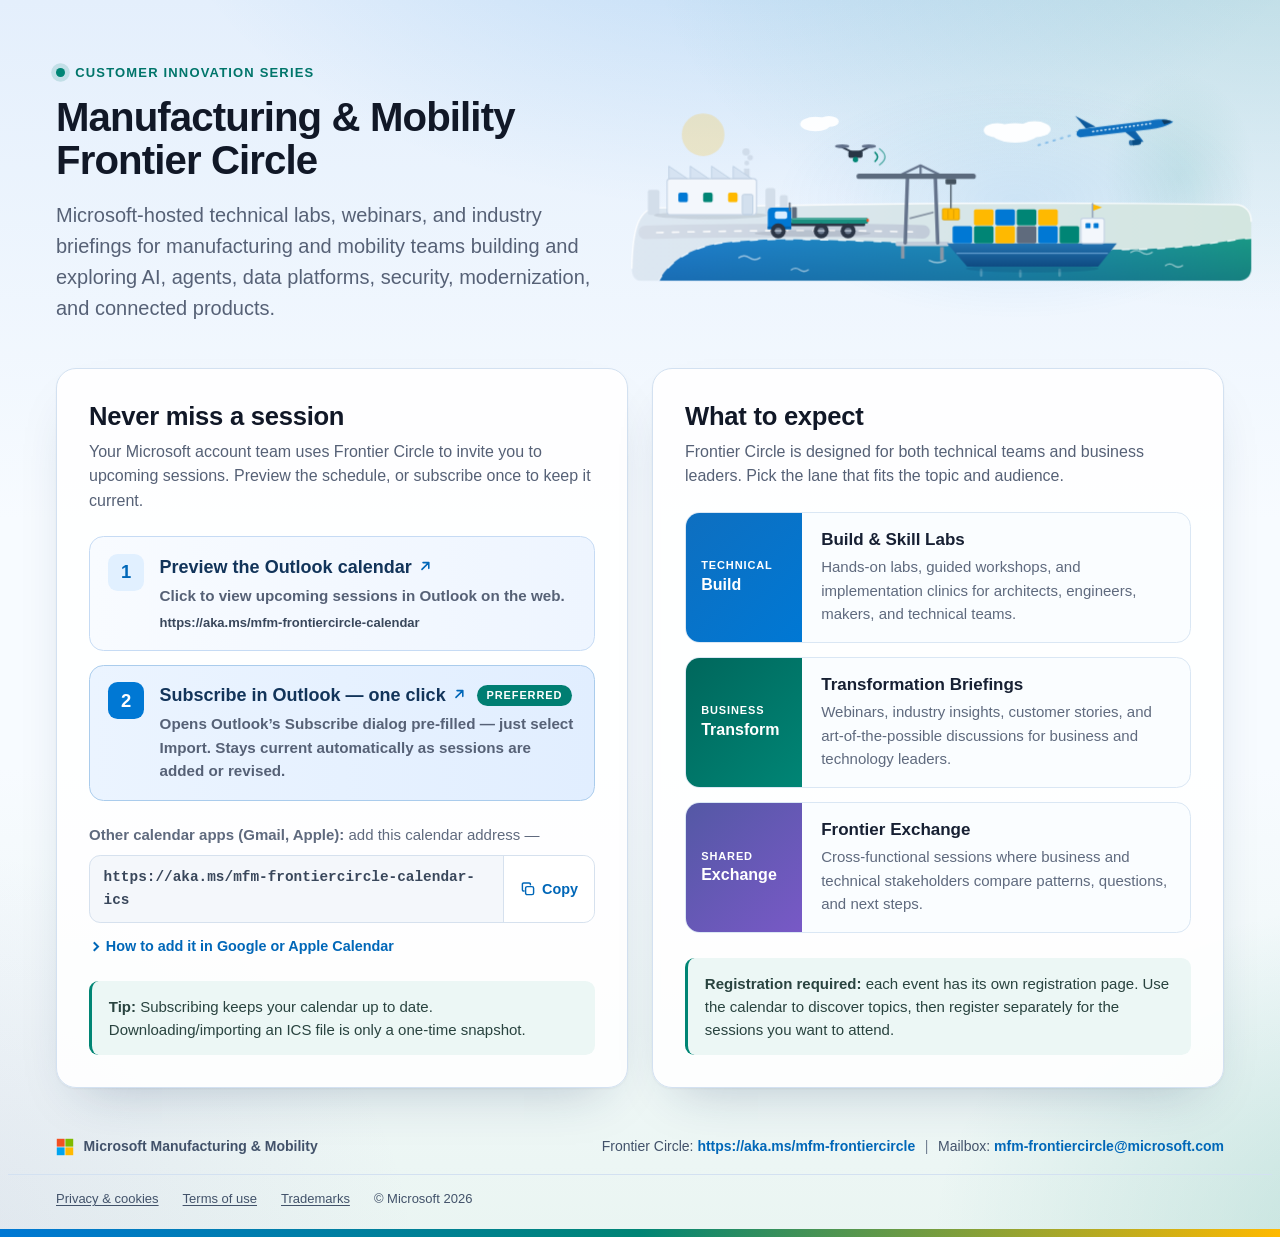
==== index.html @ 62097bb5 "Add Frontier Circle landing page Single self-contained index.html for GitHub Pages: web version of t" ====
<!doctype html>
<html lang="en" class="no-js">
<head>
  <meta charset="utf-8">
  <meta name="viewport" content="width=device-width, initial-scale=1">
  <title>Manufacturing &amp; Mobility Frontier Circle | Microsoft</title>
  <meta name="description" content="Microsoft-hosted technical labs, webinars, and industry briefings for manufacturing and mobility teams building and exploring AI, agents, data platforms, security, modernization, and connected products.">
  <meta name="color-scheme" content="light">
  <meta name="theme-color" content="#e6f0fc">
  <link rel="canonical" href="https://microsoft.github.io/mfm-frontiercircle/">
  <meta property="og:type" content="website">
  <meta property="og:site_name" content="Microsoft Manufacturing &amp; Mobility">
  <meta property="og:title" content="Manufacturing &amp; Mobility Frontier Circle">
  <meta property="og:description" content="Microsoft-hosted technical labs, webinars, and industry briefings for manufacturing and mobility teams. Preview the schedule, or subscribe once to keep it current.">
  <meta property="og:url" content="https://microsoft.github.io/mfm-frontiercircle/">
  <meta name="twitter:card" content="summary">
  <link rel="icon" href="data:image/svg+xml,%3Csvg xmlns='http://www.w3.org/2000/svg' viewBox='0 0 32 32'%3E%3Ccircle cx='16' cy='16' r='15' fill='%23008575' fill-opacity='.18'/%3E%3Ccircle cx='16' cy='16' r='8' fill='%23008575'/%3E%3C/svg%3E">
  <script>
    (() => {
      const root = document.documentElement;
      root.classList.replace('no-js', 'js');
      if (!window.matchMedia('(prefers-reduced-motion: reduce)').matches && 'IntersectionObserver' in window) {
        root.classList.add('motion');
      }
    })();
  </script>
  <style>
    :root {
      color-scheme: light;

      --brand-blue: #0078d4;
      --brand-teal: #008575;
      --brand-yellow: #ffb900;
      --ms-red: #f25022;
      --ms-green: #7fba00;
      --ms-blue: #00a4ef;
      --ms-yellow: #ffb900;

      --grad-sky: #e4effc;
      --grad-mist: #f7fbff;
      --grad-shore: #eaf5f2;
      --grad-glow-blue: rgba(0, 120, 212, 0.18);
      --grad-glow-teal: rgba(0, 133, 117, 0.18);
      --grad-glow-violet: rgba(120, 89, 198, 0.11);

      --art-surface: rgba(255, 255, 255, 0.9);
      --art-surface-strong: #ffffff;
      --art-border: #d3e1f1;
      --art-text: #111827;
      --art-text-strong: #12345a;
      --art-text-muted: #566176;
      --art-text-soft: #5f6a7e;
      --art-text-code: #39475b;
      --art-accent: #0078d4;
      --art-accent-text: #0067b8;
      --art-positive: #007e72;
      --art-focus: #0f6cbd;
      --art-shadow: 0 1px 2px rgba(23, 32, 51, 0.05), 0 24px 52px -26px rgba(23, 52, 90, 0.28);
      --art-shadow-hover: 0 2px 4px rgba(23, 32, 51, 0.05), 0 18px 34px -16px rgba(0, 92, 170, 0.32);
      --art-glow-blue: rgba(0, 120, 212, 0.10);
      --art-glow-teal: rgba(0, 133, 117, 0.10);

      --eyebrow: #00756a;
      --eyebrow-halo: rgba(0, 133, 117, 0.16);
      --step-bg: linear-gradient(90deg, #f8fbff, #eef5ff);
      --step-border: #c6dbf4;
      --step-pref-bg: linear-gradient(90deg, #ebf4ff, #e1eeff);
      --step-pref-border: #aaccec;
      --tile-bg: #e1f0ff;
      --tile-fg: #0067b8;
      --tile-pref-bg: #0078d4;
      --tile-pref-fg: #ffffff;
      --badge-bg: #007e72;
      --badge-fg: #ffffff;
      --code-bg: #f4f7fb;
      --code-border: #d6e1ee;
      --copy-bg: #ffffff;
      --copy-hover-bg: #eef5ff;
      --toggle-bg: rgba(255, 255, 255, 0.92);
      --toggle-border: #b4c6db;
      --toggle-fg: #12345a;
      --callout-bg: #ecf7f5;
      --callout-border: #008574;
      --callout-text: #29433f;
      --lane-bg: #fafdff;
      --lane-border: #dae7f4;
      --lane-title: #172033;
      --lane-fg: #ffffff;
      --lane-build: linear-gradient(135deg, #0e6fc0, #0078d4);
      --lane-transform: linear-gradient(135deg, #00675c, #008575);
      --lane-exchange: linear-gradient(135deg, #5458a5, #7859c6);
      --footer-text: #42526a;
      --bar: linear-gradient(90deg, #0078d4, #008575 50%, #ffb900);

      --il-sun: #ffb900;
      --il-sun-o: 0.2;
      --il-cloud: #ffffff;
      --il-cloud-o: 0.95;
      --il-bldg: #d3deea;
      --il-land-1: #dde7f2;
      --il-land-2: #d3e6e0;
      --il-land-rim: #ffffff;
      --il-road-1: #d5dde8;
      --il-road-2: #c2ccd9;
      --il-dash: #ffffff;
      --il-shadow: #172033;
      --il-shadow-o: 0.1;
      --il-body: #f3f7fc;
      --il-body-edge: #c3d2e4;
      --il-roof: #d6e3f2;
      --il-roof-edge: #b9cbe0;
      --il-chimney: #cfdbe9;
      --il-smoke: #d0dcea;
      --il-door: #d3e0ee;
      --il-blue: #0078d4;
      --il-cab-shade: #0063b1;
      --il-teal: #008575;
      --il-teal-soft: #1a8f80;
      --il-deck-hi: #63b8aa;
      --il-tail: #f25022;
      --il-yellow: #ffb900;
      --il-yellow-edge: #d49900;
      --il-slate: #5f6b7d;
      --il-glass: #dbeeff;
      --il-wheel: #2b3646;
      --il-hub: #6b7a8f;
      --il-spoke: #c9d3df;
      --il-steel: #64738b;
      --il-steel-light: #8a97a6;
      --il-steel-dark: #5b6a7d;
      --il-trolley: #44525e;
      --il-pier: #c2cdda;
      --il-sea-1: #1f7fd0;
      --il-sea-2: #1e8cb5;
      --il-sea-3: #1a9a86;
      --il-sea-shade: #0b3f6e;
      --il-wave: #ffffff;
      --il-wake: #0b3f6e;
      --il-wake-o: 0.22;
      --il-hull-1: #2373b1;
      --il-hull-2: #0f4b82;
      --il-hull-stripe: #6aa3d4;
      --il-mast: #93a3b8;
      --il-drone: #293646;
      --il-rotor: #61708a;
      --il-signal: #008574;
      --il-plane: #0e6fbf;
      --il-plane-dark: #0c599d;
      --il-plane-wing: #0d62aa;
      --il-engine: #094e86;
      --il-intake: #296ea7;
      --il-cockpit: #0c3b62;
      --il-window: #d9edfa;
      --il-trail: #0078d4;
      --il-trail-o: 0.4;
    }

    *, *::before, *::after { box-sizing: border-box; }

    html {
      -webkit-text-size-adjust: 100%;
      text-size-adjust: 100%;
    }

    body {
      margin: 0;
      min-height: 100vh;
      display: flex;
      flex-direction: column;
      font-family: "Segoe UI", "Segoe UI Web (West European)", -apple-system, BlinkMacSystemFont, Roboto, "Helvetica Neue", Arial, sans-serif;
      font-size: 1rem;
      line-height: 1.55;
      color: var(--art-text);
      background-color: var(--grad-mist);
      background-image:
        radial-gradient(62rem 38rem at 100% -6%, var(--grad-glow-teal), transparent 64%),
        radial-gradient(56rem 34rem at 58% -12%, var(--grad-glow-blue), transparent 66%),
        radial-gradient(52rem 40rem at -10% 102%, var(--grad-glow-violet), transparent 66%),
        radial-gradient(48rem 34rem at 110% 100%, var(--grad-glow-teal), transparent 62%),
        linear-gradient(180deg, var(--grad-sky) 0%, var(--grad-mist) 42%, var(--grad-mist) 62%, var(--grad-shore) 100%);
      -webkit-font-smoothing: antialiased;
      -moz-osx-font-smoothing: grayscale;
    }

    main { flex: 1 0 auto; }

    a { color: var(--art-accent-text); text-underline-offset: 0.18em; }

    :focus-visible {
      outline: 3px solid var(--art-focus);
      outline-offset: 3px;
    }

    .sr-only {
      position: absolute !important;
      width: 1px;
      height: 1px;
      padding: 0;
      margin: -1px;
      overflow: hidden;
      clip: rect(0 0 0 0);
      clip-path: inset(50%);
      white-space: nowrap;
      border: 0;
    }

    .nowrap { white-space: nowrap; }

    .wrap {
      width: 100%;
      max-width: 79rem;
      margin-inline: auto;
      padding-inline: clamp(1.25rem, 4vw, 3rem);
    }

    /* Hero */
    .hero {
      display: grid;
      gap: clamp(1.5rem, 3vw, 2.5rem);
      align-items: center;
      padding-block: clamp(2rem, 5vw, 3.75rem) clamp(1.75rem, 3.5vw, 2.75rem);
    }

    .hero__text { container-type: inline-size; }

    .eyebrow {
      display: inline-flex;
      align-items: center;
      gap: 0.65rem;
      margin: 0 0 0.9rem;
      font-size: 0.8125rem;
      font-weight: 900;
      letter-spacing: 0.09em;
      text-transform: uppercase;
      color: var(--eyebrow);
    }

    .eyebrow__dot {
      width: 0.55rem;
      height: 0.55rem;
      flex: none;
      border-radius: 50%;
      background: var(--brand-teal);
      box-shadow: 0 0 0 0.3rem var(--eyebrow-halo);
    }

    .hero h1 {
      margin: 0;
      font-size: clamp(2rem, 1.2rem + 3.4vw, 3.4rem);
      font-weight: 700;
      line-height: 1.06;
      letter-spacing: -0.022em;
      color: var(--art-text);
    }

    @supports (font-size: 1cqi) {
      .hero h1 { font-size: clamp(2rem, 7.5cqi, 3.4rem); }
    }

    .hero h1 .line { display: block; }

    .lede {
      margin: 1.1rem 0 0;
      max-width: 40rem;
      font-size: clamp(1.0625rem, 1rem + 0.35vw, 1.25rem);
      line-height: 1.55;
      color: var(--art-text-muted);
      text-wrap: pretty;
    }

    .hero__art {
      position: relative;
      isolation: isolate;
      margin: 0;
    }

    .hero__art::before {
      content: "";
      position: absolute;
      inset: -14% 0 -18% 0;
      z-index: -1;
      pointer-events: none;
      background:
        radial-gradient(closest-side at 62% 52%, var(--art-glow-blue), transparent),
        radial-gradient(closest-side at 88% 42%, var(--art-glow-teal), transparent);
    }

    .art-toggle {
      position: absolute;
      top: 0.25rem;
      right: 0.25rem;
      display: grid;
      place-items: center;
      width: 2rem;
      height: 2rem;
      padding: 0;
      border: 1px solid var(--toggle-border);
      border-radius: 50%;
      background: var(--toggle-bg);
      color: var(--toggle-fg);
      cursor: pointer;
      opacity: 0;
      pointer-events: none;
      transition: opacity 0.2s ease;
    }

    .hero__art:hover .art-toggle,
    .hero__art.is-paused .art-toggle,
    .art-toggle:focus-visible {
      opacity: 1;
      pointer-events: auto;
    }

    .art-toggle[hidden] { display: none; }
    .art-toggle svg { width: 0.85rem; height: 0.85rem; }
    .art-toggle .icon-play { display: none; }
    .hero__art.is-paused .art-toggle .icon-pause { display: none; }
    .hero__art.is-paused .art-toggle .icon-play { display: block; }

    /* Harbor illustration */
    .harbor { display: block; width: 100%; height: auto; overflow: visible; }
    .il-sun { fill: var(--il-sun); opacity: var(--il-sun-o); }
    .il-cloud { fill: var(--il-cloud); opacity: var(--il-cloud-o); }
    .il-bldg { fill: var(--il-bldg); }
    .il-rim { fill: none; stroke: var(--il-land-rim); stroke-width: 1; stroke-linecap: round; opacity: 0.85; }
    .il-road { fill: none; stroke-width: 9.6; stroke-linecap: round; }
    .il-shadow { fill: var(--il-shadow); opacity: var(--il-shadow-o); }
    .il-wake { fill: var(--il-wake); opacity: var(--il-wake-o); }
    .il-body { fill: var(--il-body); stroke: var(--il-body-edge); stroke-width: 0.8; }
    .il-chassis { fill: var(--il-wheel); }
    .il-deck { fill: var(--il-teal-soft); }
    .il-deck-hi { fill: none; stroke: var(--il-deck-hi); stroke-width: 0.7; stroke-linecap: round; }
    .il-headboard { fill: var(--il-slate); }
    .il-tail { fill: var(--il-tail); }
    .il-roof { fill: var(--il-roof); stroke: var(--il-roof-edge); stroke-width: 0.6; stroke-linejoin: round; }
    .il-chimney { fill: var(--il-chimney); }
    .il-smoke { fill: var(--il-smoke); }
    .il-door { fill: var(--il-door); stroke: var(--il-roof-edge); stroke-width: 0.6; }
    .il-blue { fill: var(--il-blue); }
    .il-cab-shade { fill: var(--il-cab-shade); }
    .il-teal { fill: var(--il-teal); }
    .il-teal-soft { fill: var(--il-teal-soft); }
    .il-yellow { fill: var(--il-yellow); }
    .il-slate { fill: var(--il-slate); }
    .il-glass { fill: var(--il-glass); }
    .il-wheel { fill: var(--il-wheel); }
    .il-hub { fill: var(--il-hub); }
    .il-spoke { fill: none; stroke: var(--il-spoke); stroke-width: 0.9; stroke-linecap: round; }
    .il-dash { fill: none; stroke: var(--il-dash); stroke-width: 1.1; stroke-linecap: round; stroke-dasharray: 4.5 6.5; opacity: 0.9; }
    .il-shore { fill: none; stroke: var(--il-dash); stroke-width: 0.9; stroke-linecap: round; stroke-dasharray: 5 7.5; opacity: 0.85; }
    .il-wave { fill: none; stroke: var(--il-wave); stroke-width: 0.95; stroke-linecap: round; opacity: 0.55; }
    .il-reflect { fill: none; stroke: var(--il-wave); stroke-width: 1.9; stroke-linecap: round; opacity: 0.22; }
    .il-pier { fill: var(--il-pier); }
    .il-pier-leg { fill: var(--il-steel-light); }
    .il-crane-leg { fill: none; stroke: var(--il-steel); stroke-width: 2.5; stroke-linecap: round; }
    .il-crane-brace { fill: none; stroke: var(--il-steel-light); stroke-width: 1.25; stroke-linecap: round; }
    .il-crane-frame { fill: none; stroke: var(--il-steel); stroke-width: 1.55; stroke-linecap: round; stroke-linejoin: round; }
    .il-crane-beam { fill: var(--il-steel-dark); }
    .il-trolley { fill: var(--il-trolley); }
    .il-cable { fill: none; stroke: var(--il-trolley); stroke-width: 0.95; }
    .il-load { fill: var(--il-yellow); stroke: var(--il-yellow-edge); stroke-width: 0.5; }
    .il-load-rib { fill: none; stroke: var(--il-yellow-edge); stroke-width: 0.6; stroke-linecap: round; opacity: 0.85; }
    .il-cargo { opacity: 0; }
    .il-stripe { fill: none; stroke: var(--il-hull-stripe); stroke-width: 0.9; opacity: 0.9; }
    .il-mast { fill: none; stroke: var(--il-mast); stroke-width: 1.1; stroke-linecap: round; }
    .il-drone-body { fill: var(--il-drone); }
    .il-drone-arm { fill: none; stroke: var(--il-drone); stroke-width: 1.26; stroke-linecap: round; }
    .il-rotor { fill: var(--il-rotor); }
    .il-sensor { fill: var(--il-signal); }
    .il-signal { fill: none; stroke: var(--il-signal); stroke-linecap: round; }
    .il-signal--1 { stroke-width: 1.13; }
    .il-signal--2 { stroke-width: 1; opacity: 0.6; }
    .il-plane-body { fill: var(--il-plane); }
    .il-plane-fin { fill: var(--il-plane-dark); }
    .il-plane-wing { fill: var(--il-plane-wing); }
    .il-engine { fill: var(--il-engine); }
    .il-intake { fill: var(--il-intake); }
    .il-cockpit { fill: var(--il-cockpit); }
    .il-windows { fill: none; stroke: var(--il-window); stroke-width: 1.05; stroke-linecap: round; stroke-dasharray: 0.75 2.15; }
    .il-trail { fill: none; stroke: var(--il-trail); stroke-width: 1.25; stroke-linecap: round; stroke-dasharray: 1.25 4.25; opacity: var(--il-trail-o); }

    /* Panels */
    .panels {
      display: grid;
      gap: clamp(1rem, 2vw, 1.5rem);
      padding-bottom: clamp(1.75rem, 3.5vw, 2.75rem);
    }

    .panel {
      display: flex;
      flex-direction: column;
      min-width: 0;
      padding: clamp(1.25rem, 0.95rem + 1.4vw, 2rem);
      background: var(--art-surface);
      border: 1px solid var(--art-border);
      border-radius: 1.25rem;
      box-shadow: var(--art-shadow);
    }

    .panel h2 {
      margin: 0;
      font-size: clamp(1.375rem, 1.2rem + 0.5vw, 1.625rem);
      font-weight: 700;
      line-height: 1.2;
      letter-spacing: -0.01em;
      color: var(--art-text);
    }

    .panel__intro {
      margin: 0.5rem 0 0;
      color: var(--art-text-muted);
    }

    .panel__foot {
      margin-top: auto;
      padding-top: 1.5rem;
    }

    /* Calendar steps */
    .steps {
      list-style: none;
      margin: 1.4rem 0 0;
      padding: 0;
      display: grid;
      gap: 0.85rem;
    }

    .step {
      position: relative;
      display: grid;
      grid-template-columns: auto minmax(0, 1fr);
      gap: 0.95rem;
      align-items: start;
      padding: 1.05rem 1.1rem;
      background: var(--step-bg);
      border: 1px solid var(--step-border);
      border-radius: 0.9rem;
      transition: transform 0.2s ease, box-shadow 0.2s ease, border-color 0.2s ease;
    }

    .step--preferred {
      background: var(--step-pref-bg);
      border-color: var(--step-pref-border);
    }

    .step__num {
      display: grid;
      place-items: center;
      width: 2.3rem;
      height: 2.3rem;
      border-radius: 0.6rem;
      background: var(--tile-bg);
      color: var(--tile-fg);
      font-size: 1.15rem;
      font-weight: 900;
      line-height: 1;
    }

    .step--preferred .step__num {
      background: var(--tile-pref-bg);
      color: var(--tile-pref-fg);
    }

    .step__title {
      margin: 0.1rem 0 0;
      font-size: 1.125rem;
      font-weight: 900;
      line-height: 1.3;
      color: var(--art-text-strong);
    }

    .step__link {
      color: inherit;
      text-decoration: none;
    }

    .step__link::after {
      content: "";
      position: absolute;
      inset: 0;
      border-radius: inherit;
    }

    .step__link:focus-visible { outline: none; }

    .step__link:focus-visible::after {
      outline: 3px solid var(--art-focus);
      outline-offset: 3px;
    }

    .step__ext {
      display: inline-block;
      width: 0.8em;
      height: 0.8em;
      margin-left: 0.35em;
      vertical-align: -0.02em;
      color: var(--art-accent-text);
      transition: transform 0.2s ease;
    }

    .step__desc {
      margin: 0.3rem 0 0;
      font-size: 0.95rem;
      font-weight: 700;
      color: var(--art-text-muted);
    }

    .step__url {
      margin: 0.35rem 0 0;
      font-size: 0.8125rem;
      font-weight: 700;
      color: var(--art-text-code);
      overflow-wrap: anywhere;
    }

    .badge {
      display: inline-block;
      margin-left: 0.35rem;
      padding: 0.2rem 0.6rem;
      border-radius: 999px;
      background: var(--badge-bg);
      color: var(--badge-fg);
      font-size: 0.6875rem;
      font-weight: 900;
      letter-spacing: 0.08em;
      line-height: 1.3;
      text-transform: uppercase;
      vertical-align: 0.15em;
      white-space: nowrap;
    }

    @media (hover: hover) {
      .step:hover {
        transform: translateY(-2px);
        border-color: var(--art-accent);
        box-shadow: var(--art-shadow-hover);
      }
      .step:hover .step__ext { transform: translate(2px, -2px); }
    }

    /* ICS address */
    .ics { margin-top: 1.4rem; }

    .ics__label {
      margin: 0;
      font-size: 0.9375rem;
      color: var(--art-text-soft);
    }

    .ics__field {
      display: flex;
      align-items: stretch;
      margin-top: 0.55rem;
      background: var(--code-bg);
      border: 1px solid var(--code-border);
      border-radius: 0.7rem;
      overflow: hidden;
    }

    .ics__url {
      flex: 1;
      min-width: 0;
      padding: 0.65rem 0.85rem;
      font-family: Consolas, "Cascadia Mono", ui-monospace, SFMono-Regular, Menlo, monospace;
      font-size: 0.9rem;
      font-weight: 700;
      color: var(--art-text-code);
      overflow-wrap: anywhere;
      -webkit-user-select: all;
      user-select: all;
    }

    .ics__copy {
      display: inline-flex;
      align-items: center;
      gap: 0.4rem;
      flex: none;
      padding: 0 1rem;
      border: 0;
      border-left: 1px solid var(--code-border);
      background: var(--copy-bg);
      color: var(--art-accent-text);
      font: inherit;
      font-size: 0.9rem;
      font-weight: 700;
      cursor: pointer;
      transition: background-color 0.15s ease, color 0.15s ease;
    }

    .ics__copy:hover { background: var(--copy-hover-bg); }
    .ics__copy:focus-visible { outline-offset: -3px; }
    .ics__copy svg { width: 1rem; height: 1rem; flex: none; }
    .ics__copy .icon-check { display: none; }
    .ics__copy[data-state="copied"] { color: var(--art-positive); }
    .ics__copy[data-state="copied"] .icon-copy { display: none; }
    .ics__copy[data-state="copied"] .icon-check { display: block; }
    .no-js .ics__copy { display: none; }

    .howto {
      margin-top: 0.7rem;
      font-size: 0.9rem;
      color: var(--art-text-muted);
    }

    .howto summary {
      display: inline-flex;
      align-items: center;
      gap: 0.45rem;
      cursor: pointer;
      color: var(--art-accent-text);
      font-weight: 700;
      list-style: none;
      border-radius: 0.3rem;
    }

    .howto summary::-webkit-details-marker { display: none; }

    .howto summary::before {
      content: "";
      width: 0.45rem;
      height: 0.45rem;
      margin-inline: 0.1rem 0.05rem;
      border-right: 2px solid currentColor;
      border-bottom: 2px solid currentColor;
      transform: rotate(-45deg);
      transition: transform 0.2s ease;
    }

    .howto[open] summary::before { transform: rotate(45deg); }

    .howto ul {
      margin: 0.6rem 0 0;
      padding-left: 1.2rem;
      display: grid;
      gap: 0.35rem;
    }

    .howto strong { color: var(--art-text); }

    /* Lanes */
    .lanes {
      list-style: none;
      margin: 1.4rem 0 0;
      padding: 0;
      display: grid;
      gap: 0.85rem;
    }

    .lane {
      display: grid;
      grid-template-columns: 7.25rem minmax(0, 1fr);
      background: var(--lane-bg);
      border: 1px solid var(--lane-border);
      border-radius: 0.9rem;
      overflow: hidden;
    }

    .lane--build { --lane-grad: var(--lane-build); }
    .lane--transform { --lane-grad: var(--lane-transform); }
    .lane--exchange { --lane-grad: var(--lane-exchange); }

    .lane__tag {
      display: flex;
      flex-direction: column;
      justify-content: center;
      gap: 0.15rem;
      margin: 0;
      padding: 1rem 0.95rem;
      background: var(--lane-grad);
      color: var(--lane-fg);
    }

    .lane__audience {
      font-size: 0.6875rem;
      font-weight: 900;
      letter-spacing: 0.08em;
      line-height: 1.2;
      text-transform: uppercase;
    }

    .lane__name {
      font-size: 1rem;
      font-weight: 700;
      line-height: 1.25;
    }

    .lane__body { padding: 1rem 1.2rem 1.05rem; }

    .lane__title {
      margin: 0;
      font-size: 1.0625rem;
      font-weight: 700;
      line-height: 1.3;
      color: var(--lane-title);
    }

    .lane__body p {
      margin: 0.3rem 0 0;
      font-size: 0.9375rem;
      color: var(--art-text-soft);
    }

    /* Callouts */
    .callout {
      margin: 0;
      padding: 0.85rem 1.05rem;
      background: var(--callout-bg);
      border-left: 3px solid var(--callout-border);
      border-radius: 0.6rem;
      color: var(--callout-text);
      font-size: 0.9375rem;
    }

    /* Footer */
    .site-footer {
      color: var(--footer-text);
      font-size: 0.875rem;
    }

    .footer__row {
      display: flex;
      flex-wrap: wrap;
      align-items: center;
      justify-content: space-between;
      gap: 0.75rem 2rem;
      padding-block: 0.25rem 1rem;
    }

    .footer__row p { margin: 0; }

    .brand {
      display: inline-flex;
      align-items: center;
      gap: 0.6rem;
      font-weight: 700;
    }

    .ms-logo { width: 1.125rem; height: 1.125rem; flex: none; }
    .ms-logo .r { fill: var(--ms-red); }
    .ms-logo .g { fill: var(--ms-green); }
    .ms-logo .b { fill: var(--ms-blue); }
    .ms-logo .y { fill: var(--ms-yellow); }

    .footer__contact a {
      font-weight: 700;
      text-decoration: none;
      overflow-wrap: anywhere;
    }

    .footer__contact a:hover { text-decoration: underline; }

    .sep { margin-inline: 0.6rem; opacity: 0.7; }

    .footer__legal {
      border-top: 1px solid var(--art-border);
      padding-block: 0.9rem 1.25rem;
    }

    .footer__legal ul {
      list-style: none;
      margin: 0;
      padding: 0;
      display: flex;
      flex-wrap: wrap;
      gap: 0.35rem 1.5rem;
      font-size: 0.8125rem;
    }

    .footer__legal a { color: inherit; }

    .footer__bar {
      height: 0.5rem;
      background: var(--bar);
    }

    /* Layout breakpoints */
    @media (min-width: 64rem) {
      .hero {
        grid-template-columns: minmax(0, 1fr) minmax(0, 1.12fr);
        column-gap: 2rem;
      }
      .hero__art { margin-right: calc(-1 * clamp(0rem, 4vw - 1rem, 2rem)); }
    }

    @media (min-width: 72rem) {
      .panels { grid-template-columns: repeat(2, minmax(0, 1fr)); }
    }

    @media (max-width: 33.99rem) {
      .step { gap: 0.8rem; padding: 0.95rem; }
      .ics__url { font-size: 0.8125rem; }
      .lane { grid-template-columns: minmax(0, 1fr); }
      .lane__tag {
        flex-direction: row;
        justify-content: flex-start;
        align-items: baseline;
        gap: 0.55rem;
        padding: 0.55rem 1.2rem;
      }
      .footer__row { justify-content: flex-start; }
      .contact-item { display: block; }
      .footer__contact .sep { display: none; }
    }

    /* Motion: one-time intro (under 5 s) */
    @media (prefers-reduced-motion: no-preference) {
      .motion [data-reveal] {
        opacity: 0;
        transform: translateY(18px);
        transition: opacity 0.7s ease, transform 0.8s cubic-bezier(0.2, 0.7, 0.2, 1);
        transition-delay: var(--d, 0ms);
      }

      .motion [data-reveal].is-in {
        opacity: 1;
        transform: none;
      }

      .harbor .il-sun-intro { animation: hb-fade 1.4s ease-out both; }
      .harbor .il-cloud { animation: hb-drift 3.2s cubic-bezier(0.2, 0.7, 0.3, 1) both; }
      .harbor .il-plane { animation: hb-plane 2.4s cubic-bezier(0.17, 0.84, 0.32, 1) 0.3s both; }
      .harbor .il-trail-intro { animation: hb-fade 1s ease-out 1.5s both; }
      .harbor .il-drone { animation: hb-drone 2.6s cubic-bezier(0.33, 0.66, 0.34, 1) 0.45s both; }

      @keyframes hb-fade { from { opacity: 0; } }
      @keyframes hb-drift { from { opacity: 0; transform: translateX(-10px); } }
      @keyframes hb-plane {
        from { opacity: 0; transform: translate(-56px, 17px); }
        35% { opacity: 1; }
        to { transform: none; }
      }
      @keyframes hb-drone {
        0% { opacity: 0; transform: translateY(-12px); }
        40% { opacity: 1; transform: translateY(1.6px); }
        65% { transform: translateY(-1px); }
        85% { transform: translateY(0.4px); }
        100% { transform: none; }
      }

      /* Ambient loops: need JavaScript so the pause control exists; paused while off-screen */
      .motion .harbor .amb-plane {
        transform-box: fill-box;
        transform-origin: center;
        animation: amb-plane 9s ease-in-out infinite;
      }
      .motion .harbor .amb-trail { animation: amb-trail 1.2s linear infinite; }
      .motion .harbor .amb-drone { animation: amb-drone 7s ease-in-out infinite; }
      .motion .harbor .amb-rotor {
        transform-box: fill-box;
        transform-origin: center;
        animation: amb-rotor 0.3s linear infinite alternate;
      }
      .motion .harbor .amb-signal { animation: amb-signal 2.2s ease-in-out infinite; }
      .motion .harbor .amb-signal-2 { animation: amb-signal-2 2.2s ease-in-out 0.3s infinite; }
      .motion .harbor .amb-cloud { animation: amb-cloud 16s ease-in-out infinite alternate; }
      .motion .harbor .amb-cloud--b { animation-duration: 21s; animation-direction: alternate-reverse; }
      .motion .harbor .amb-sun {
        transform-box: fill-box;
        transform-origin: center;
        animation: amb-sun 6s ease-in-out infinite alternate;
      }
      .motion .harbor .amb-smoke {
        transform-box: fill-box;
        transform-origin: center;
        animation: amb-smoke 3.6s ease-out infinite;
      }
      .motion .harbor .amb-smoke:nth-child(2) { animation-delay: -1.2s; }
      .motion .harbor .amb-smoke:nth-child(3) { animation-delay: -2.4s; }
      .motion .harbor .amb-truck { animation: amb-truck 16s ease-in-out infinite; }
      .motion .harbor .amb-wheel {
        transform-box: fill-box;
        transform-origin: center;
        animation: amb-wheel 16s ease-in-out infinite;
      }
      .motion .harbor .amb-cargo {
        transform-box: fill-box;
        transform-origin: 50% 100%;
        animation: amb-cargo 16s ease-in-out infinite;
      }
      .motion .harbor .amb-trolley { animation: amb-trolley 16s ease-in-out infinite; }
      .motion .harbor .amb-hook { animation: amb-hook 16s ease-in-out infinite; }
      .motion .harbor .amb-cable {
        transform-box: fill-box;
        transform-origin: 50% 0;
        animation: amb-cable 16s ease-in-out infinite;
      }
      .motion .harbor .amb-crate { animation: amb-crate 16s linear infinite; }
      .motion .harbor .amb-ship {
        transform-box: fill-box;
        transform-origin: 50% 100%;
        animation: amb-ship 6s ease-in-out infinite;
      }
      .motion .harbor .amb-wave { animation: amb-wave 3.6s ease-in-out infinite alternate; }
      .motion .harbor .amb-wave--b { animation-delay: -1.2s; }
      .motion .harbor .amb-wave--c { animation-delay: -2.4s; }
      .motion .harbor .amb-wave--d { animation-delay: -0.6s; }
      .motion .harbor .amb-wave--e { animation-delay: -1.8s; }
      .motion .harbor .amb-shore { animation: amb-shore 7s linear infinite; }
      .motion .harbor .amb-shimmer { animation: amb-shimmer 2.4s ease-in-out infinite alternate; }

      .motion .hero__art.is-paused .amb,
      .motion .hero__art.is-offscreen .amb { animation-play-state: paused; }

      @keyframes amb-plane {
        0%, 100% { transform: translate(0, 0) rotate(0deg); }
        35% { transform: translate(6px, -1.8px) rotate(-1.2deg); }
        70% { transform: translate(-3px, 1px) rotate(0.6deg); }
      }
      @keyframes amb-trail { to { stroke-dashoffset: 5.5; } }
      @keyframes amb-drone {
        0%, 100% { transform: translate(0, 0); }
        25% { transform: translate(4px, -2.2px); }
        50% { transform: translate(8px, 0.4px); }
        75% { transform: translate(4px, 1.6px); }
      }
      @keyframes amb-rotor { to { transform: scaleX(0.55); } }
      @keyframes amb-signal { 0%, 100% { opacity: 0.15; } 40% { opacity: 1; } }
      @keyframes amb-signal-2 { 0%, 100% { opacity: 0.08; } 50% { opacity: 0.7; } }
      @keyframes amb-cloud { to { transform: translateX(18px); } }
      @keyframes amb-sun { to { transform: scale(1.08); } }
      @keyframes amb-smoke {
        0% { opacity: 0; transform: translate(0, 4px) scale(0.6); }
        25% { opacity: 1; }
        100% { opacity: 0; transform: translate(2.5px, -7px) scale(1.35); }
      }
      /* Loading story (16 s): crane lifts a box from the ship, loads the truck, truck delivers it to the factory */
      @keyframes amb-truck {
        0%, 6.25% { transform: translateX(-28px); }
        31.25%, 50% { transform: translateX(24px); }
        75%, 100% { transform: translateX(-28px); }
      }
      @keyframes amb-wheel {
        0%, 6.25% { transform: rotate(0deg); }
        31.25%, 50% { transform: rotate(-562deg); }
        75%, 100% { transform: rotate(0deg); }
      }
      @keyframes amb-cargo {
        0%, 41.2% { opacity: 0; transform: none; }
        41.3%, 75% { opacity: 1; transform: none; }
        83.75% { opacity: 0; transform: translateY(-3px) scale(0.85); }
        100% { opacity: 0; transform: none; }
      }
      @keyframes amb-trolley {
        0%, 8.75% { transform: translateX(8px); }
        30%, 47.5% { transform: translateX(-61.6px); }
        67.5%, 100% { transform: translateX(8px); }
      }
      @keyframes amb-hook {
        0% { transform: translateY(15.2px); }
        8.75%, 33.75% { transform: translateY(-16.2px); }
        41.25% { transform: translateY(-1.4px); }
        47.5%, 67.5% { transform: translateY(-16.2px); }
        77.5%, 100% { transform: translateY(15.2px); }
      }
      @keyframes amb-cable {
        0% { transform: scaleY(1.889); }
        8.75%, 33.75% { transform: scaleY(0.0526); }
        41.25% { transform: scaleY(0.918); }
        47.5%, 67.5% { transform: scaleY(0.0526); }
        77.5%, 100% { transform: scaleY(1.889); }
      }
      @keyframes amb-crate {
        0%, 41.2% { opacity: 1; }
        41.3%, 81% { opacity: 0; }
        81.1%, 100% { opacity: 1; }
      }
      @keyframes amb-ship {
        0%, 100% { transform: translateY(0) rotate(0deg); }
        30% { transform: translateY(1.2px) rotate(-0.9deg); }
        70% { transform: translateY(-0.4px) rotate(0.6deg); }
      }
      @keyframes amb-wave {
        from { opacity: 0.35; transform: translateX(-3px); }
        to { opacity: 0.8; transform: translateX(4px); }
      }
      @keyframes amb-shore { to { stroke-dashoffset: -25; } }
      @keyframes amb-shimmer { to { opacity: 0.05; } }
    }

    @media (prefers-reduced-motion: reduce) {
      .step, .step__ext, .howto summary::before { transition: none; }
      .step:hover, .step:hover .step__ext { transform: none; }
    }

    @media (forced-colors: active) {
      .lane__tag { border-right: 1px solid CanvasText; }
      .badge, .step__num { border: 1px solid CanvasText; }
      .callout { border-left-color: CanvasText; }
    }

    @media print {
      body { background: var(--art-surface-strong); }
      .panel { box-shadow: none; break-inside: avoid; }
      .ics__copy, .howto, .art-toggle, .footer__bar { display: none; }
      [data-reveal] { opacity: 1 !important; transform: none !important; }
      .step__link::after { display: none; }
    }
  </style>
</head>
<body>
  <main id="main">
    <section class="hero wrap" aria-labelledby="page-title">
      <div class="hero__text">
        <p class="eyebrow" data-reveal><span class="eyebrow__dot" aria-hidden="true"></span>Customer Innovation Series</p>
        <h1 id="page-title" data-reveal style="--d: 70ms"><span class="line">Manufacturing &amp;&nbsp;Mobility</span> <span class="line">Frontier&nbsp;Circle</span></h1>
        <p class="lede" data-reveal style="--d: 140ms">Microsoft-hosted technical labs, webinars, and industry briefings for manufacturing and mobility teams building and exploring AI, agents, data platforms, security, modernization, and connected products.</p>
      </div>

      <div class="hero__art">
        <svg class="harbor" viewBox="494 22 446 132" aria-hidden="true" focusable="false">
          <defs>
            <clipPath id="hb-base">
              <path d="M506 151C501.5 151 499.5 147.5 499.5 142C500 118 503 101 516 99.6C600 97.6 760 94.6 926 97.2C932.5 97.6 936.5 102.5 936.5 109V142C936.5 147.5 933 151 927 151Z"/>
            </clipPath>
            <linearGradient id="hb-land" gradientUnits="userSpaceOnUse" x1="499" y1="0" x2="937" y2="0">
              <stop offset="0" style="stop-color: var(--il-land-1)"/>
              <stop offset="1" style="stop-color: var(--il-land-2)"/>
            </linearGradient>
            <linearGradient id="hb-road" gradientUnits="userSpaceOnUse" x1="504" y1="0" x2="710" y2="0">
              <stop offset="0" style="stop-color: var(--il-road-1)"/>
              <stop offset="1" style="stop-color: var(--il-road-2)"/>
            </linearGradient>
            <linearGradient id="hb-sea" gradientUnits="userSpaceOnUse" x1="518" y1="0" x2="937" y2="0">
              <stop offset="0" style="stop-color: var(--il-sea-1)"/>
              <stop offset="0.55" style="stop-color: var(--il-sea-2)"/>
              <stop offset="1" style="stop-color: var(--il-sea-3)"/>
            </linearGradient>
            <linearGradient id="hb-depth" gradientUnits="userSpaceOnUse" x1="0" y1="119" x2="0" y2="151">
              <stop offset="0" style="stop-color: var(--il-sea-shade); stop-opacity: 0"/>
              <stop offset="1" style="stop-color: var(--il-sea-shade); stop-opacity: 0.28"/>
            </linearGradient>
            <linearGradient id="hb-hull" gradientUnits="userSpaceOnUse" x1="0" y1="124.6" x2="0" y2="141">
              <stop offset="0" style="stop-color: var(--il-hull-1)"/>
              <stop offset="1" style="stop-color: var(--il-hull-2)"/>
            </linearGradient>
          </defs>

          <g class="il-sun-intro"><circle class="il-sun amb amb-sun" cx="549.8" cy="47.9" r="15.1"/></g>
          <g class="il-cloud">
            <g class="amb amb-cloud">
              <ellipse cx="629" cy="40.4" rx="10.7" ry="5.1"/>
              <ellipse cx="638.5" cy="38.5" rx="7" ry="3.8"/>
            </g>
          </g>
          <g class="il-cloud">
            <g class="amb amb-cloud amb-cloud--b">
              <ellipse cx="769.9" cy="46.6" rx="16.4" ry="6.9"/>
              <ellipse cx="783.7" cy="44.1" rx="11.3" ry="5.7"/>
              <ellipse cx="757.3" cy="44.8" rx="9.5" ry="5.1"/>
            </g>
          </g>

          <g clip-path="url(#hb-base)">
            <rect x="499" y="94" width="438" height="58" fill="url(#hb-land)"/>
            <path class="il-road" stroke="url(#hb-road)" d="M509 116.8C590 114.9 650 115 705 116.4"/>
            <path class="il-dash" d="M517 117C590 115.1 650 115.2 699 116.5"/>
            <path d="M518 152C524 140 538 127.5 564 124.2C586 121.6 604 121.6 622 121.9C680 122.6 760 128.4 840 129C880 129.2 906 125 928 121.8C936 120.7 942 120.5 946 120.5V152Z" fill="url(#hb-sea)"/>
            <path d="M518 152C524 140 538 127.5 564 124.2C586 121.6 604 121.6 622 121.9C680 122.6 760 128.4 840 129C880 129.2 906 125 928 121.8C936 120.7 942 120.5 946 120.5V152Z" fill="url(#hb-depth)"/>
            <path class="il-shore amb amb-shore" d="M518 152C524 140 538 127.5 564 124.2C586 121.6 604 121.6 622 121.9C680 122.6 760 128.4 840 129C880 129.2 906 125 928 121.8C936 120.7 942 120.5 946 120.5"/>
          </g>
          <path class="il-rim" d="M499.5 142C500 118 503 101 516 99.6C600 97.6 760 94.6 926 97.2C932.5 97.6 936.5 102.5 936.5 109"/>

          <g class="il-bldg">
            <rect x="510.8" y="86.8" width="8.2" height="17.7" rx="1.5"/>
            <rect x="593.8" y="85.6" width="6.9" height="18.9" rx="1.5"/>
            <rect x="603.9" y="90.6" width="5.6" height="13.9" rx="1.5"/>
          </g>

          <g class="il-factory">
            <ellipse class="il-shadow" cx="555" cy="104.8" rx="40" ry="2.6"/>
            <g class="il-smoke">
              <circle class="amb amb-smoke" cx="580.6" cy="67.9" r="1.7"/>
              <circle class="amb amb-smoke" cx="583" cy="64.1" r="1.9"/>
              <circle class="amb amb-smoke" cx="580.1" cy="60" r="2.6"/>
            </g>
            <rect class="il-chimney" x="578.6" y="71.8" width="3.9" height="7.6"/>
            <path class="il-roof" d="M525.6 79V70.1L538.8 79ZM540.7 79V70.1L553.9 79ZM555.8 79V70.1L569 79ZM571 79V70.1L584.2 79Z"/>
            <rect class="il-body" x="524.4" y="79" width="63.1" height="25.4" rx="2.2"/>
            <rect class="il-blue" x="532.3" y="88.8" width="6.7" height="6.7" rx="1.3"/>
            <rect class="il-teal" x="549.8" y="88.8" width="6.7" height="6.7" rx="1.3"/>
            <rect class="il-yellow" x="567.4" y="88.8" width="6.7" height="6.7" rx="1.3"/>
            <rect class="il-door" x="577.4" y="90" width="7.5" height="14.2" rx="1.2"/>
          </g>

          <g class="il-truck">
            <g class="amb amb-truck">
              <g transform="matrix(-1 0 0 1 1262.1 0)">
                <ellipse class="il-shadow" cx="635" cy="117.5" rx="41" ry="2.3"/>
                <rect class="il-chassis" x="598" y="110" width="68" height="2.4" rx="0.8"/>
                <rect class="il-deck" x="596" y="106.6" width="54" height="4" rx="0.9"/>
                <path class="il-deck-hi" d="M597 107.3H649"/>
                <rect class="il-tail" x="595.4" y="107.3" width="1.6" height="2" rx="0.4"/>
                <rect class="il-headboard" x="646.2" y="99" width="3.4" height="7.8" rx="0.6"/>
                <path class="il-blue" d="M650.1 99.4H663.6Q666.7 99.4 666.7 102.5V114.5H650.1Z"/>
                <rect class="il-cab-shade" x="650.1" y="112.6" width="16.6" height="1.9"/>
                <rect class="il-glass" x="653" y="102" width="8.7" height="5.3" rx="1.4"/>
                <rect class="il-headboard" x="650.6" y="95.6" width="1.2" height="6.4" rx="0.6"/>
                <g class="amb amb-wheel">
                  <circle class="il-wheel" cx="610" cy="115.7" r="5.3"/>
                  <circle class="il-hub" cx="610" cy="115.7" r="2.3"/>
                  <path class="il-spoke" d="M607.9 115.7h4.2"/>
                </g>
                <g class="amb amb-wheel">
                  <circle class="il-wheel" cx="629" cy="115.7" r="5.3"/>
                  <circle class="il-hub" cx="629" cy="115.7" r="2.3"/>
                  <path class="il-spoke" d="M626.9 115.7h4.2"/>
                </g>
                <g class="amb amb-wheel">
                  <circle class="il-wheel" cx="659.3" cy="115.7" r="5.3"/>
                  <circle class="il-hub" cx="659.3" cy="115.7" r="2.3"/>
                  <path class="il-spoke" d="M657.2 115.7h4.2"/>
                </g>
              </g>
              <g class="il-cargo amb amb-cargo">
                <rect class="il-load" x="633" y="98.6" width="12" height="8" rx="0.8"/>
                <path class="il-load-rib" d="M637 99.6v6M641 99.6v6"/>
              </g>
            </g>
          </g>

          <path class="il-wave amb amb-wave" d="M575 134.7q3.75-2.7 7.5 0t7.5 0"/>
          <path class="il-wave amb amb-wave amb-wave--b" d="M851.6 130.9q3.75-2.7 7.5 0t7.5 0"/>
          <path class="il-wave amb amb-wave amb-wave--c" d="M709.4 136.6q5.7 3.1 11.4 0"/>
          <path class="il-wave amb amb-wave amb-wave--d" d="M612 143.2q3-2.2 6 0t6 0"/>
          <path class="il-wave amb amb-wave amb-wave--e" d="M876 140.2q3-2.2 6 0t6 0"/>
          <path class="il-reflect amb amb-shimmer" d="M746 143.4v3.8M773.6 144.1v3.7M801.3 143.4v3.8"/>

          <g class="il-crane">
            <rect class="il-pier-leg" x="689.4" y="125.8" width="2.5" height="9.5"/>
            <rect class="il-pier-leg" x="717" y="127.1" width="2.6" height="9.4"/>
            <rect class="il-pier" x="685.6" y="123.3" width="37.7" height="3.2" rx="1"/>
            <path class="il-crane-leg" d="M694 77.6 692.4 124.2M713.6 77.6 715.3 124.2"/>
            <path class="il-crane-brace" d="M695.9 106.8 711.9 102.7"/>
            <path class="il-crane-frame" d="M687 77.2 703.2 69.6 719.4 77.4M703.2 69.6V77"/>
            <rect class="il-crane-beam" x="658" y="75.4" width="84.2" height="3.7" rx="1.85"/>
            <g class="amb amb-trolley">
              <path class="il-cable amb amb-cable" d="M724.6 82.9V100"/>
              <rect class="il-trolley" x="720.8" y="79.1" width="7.6" height="3.8" rx="0.8"/>
              <g class="amb amb-hook">
                <g class="amb amb-crate">
                  <rect class="il-load" x="718.6" y="100" width="12" height="8" rx="0.8"/>
                  <path class="il-load-rib" d="M722.6 101v6M726.6 101v6"/>
                </g>
              </g>
            </g>
          </g>

          <g class="il-ship">
            <ellipse class="il-wake" cx="782" cy="142.4" rx="47" ry="2.6"/>
            <g class="amb amb-ship">
              <path d="M721.9 124.6H841.7L828.5 140.9H736.1Z" fill="url(#hb-hull)"/>
              <path class="il-stripe" d="M728.6 131.6H835.4"/>
              <rect class="il-blue" x="725.8" y="112.3" width="13.8" height="12.3" rx="1.2"/>
              <rect class="il-teal" x="740.9" y="112.3" width="13.8" height="12.3" rx="1.2"/>
              <rect class="il-yellow" x="756" y="112.3" width="13.8" height="12.3" rx="1.2"/>
              <rect class="il-slate" x="771.1" y="112.3" width="13.8" height="12.3" rx="1.2"/>
              <rect class="il-blue" x="786.2" y="112.3" width="13.8" height="12.3" rx="1.2"/>
              <rect class="il-teal" x="801.3" y="112.3" width="13.8" height="12.3" rx="1.2"/>
              <rect class="il-yellow" x="740.9" y="100.6" width="13.8" height="11.2" rx="1.2"/>
              <rect class="il-blue" x="756" y="100.6" width="13.8" height="11.2" rx="1.2"/>
              <rect class="il-teal" x="771.1" y="100.6" width="13.8" height="11.2" rx="1.2"/>
              <rect class="il-yellow" x="786.2" y="100.6" width="13.8" height="11.2" rx="1.2"/>
              <path class="il-mast" d="M824.6 96.6V106.8"/>
              <path class="il-yellow" d="M825.1 97 831.3 99.2 825.1 101.4Z"/>
              <rect class="il-body" x="816.4" y="106.8" width="16.4" height="17.8" rx="1.6"/>
              <rect class="il-blue" x="819.6" y="110.3" width="3.5" height="3.5" rx="0.6"/>
              <rect class="il-blue" x="825.3" y="110.3" width="3.5" height="3.5" rx="0.6"/>
            </g>
          </g>

          <g class="il-drone">
            <g class="amb amb-drone">
              <path class="il-drone-arm" d="M647.9 56.7 656.7 61.1M666.7 56.7 657.9 61.1"/>
              <ellipse class="il-rotor amb amb-rotor" cx="647.9" cy="56.05" rx="5.05" ry="1.35"/>
              <ellipse class="il-rotor amb amb-rotor" cx="666.75" cy="56.05" rx="5.05" ry="1.35"/>
              <rect class="il-drone-body" x="652.3" y="59.2" width="10" height="5" rx="1.4"/>
              <circle class="il-sensor" cx="657.3" cy="65.5" r="1.9"/>
              <path class="il-signal il-signal--1 amb amb-signal" d="M671.1 60.4Q674.6 63.55 671.1 66.7"/>
              <path class="il-signal il-signal--2 amb amb-signal-2" d="M674.3 57.9Q681.9 63.55 674.3 69.2"/>
            </g>
          </g>

          <g class="il-plane">
            <g class="amb amb-plane">
              <g class="il-trail-intro"><path class="il-trail amb amb-trail" d="M786.3 55.2 810.2 48"/></g>
              <path class="il-plane-fin" d="M812.2 34.5 826.6 42.2 819.8 43.3Z"/>
              <path class="il-plane-fin" d="M812.3 45.7 820.5 44.8 816.6 46.1Z"/>
              <path class="il-plane-wing" d="M846.7 45.3 853.8 44.1 860.5 52.7 856.6 53.2Z"/>
              <path class="il-plane-body" d="M815.2 44 865 37.8C870.2 37 876.4 36.4 881.5 38.7 877.2 41.7 871.2 43.3 865 44L815.8 49.7C813.8 49.3 812.8 48 813.3 46.7 813.6 45.6 814.3 44.6 815.2 44Z"/>
              <path class="il-cockpit" d="M873.2 37.5C876 37.2 878.7 37.6 880.4 38.6 878.7 39.6 876.8 40.2 875 40.5Z"/>
              <path class="il-windows" d="M824.6 45.6 866 39.9"/>
              <rect class="il-engine" x="851.4" y="51.3" width="7.4" height="3.9" rx="1.95" transform="rotate(-8 855.1 53.25)"/>
              <ellipse class="il-intake" cx="851.4" cy="53.6" rx="1.3" ry="1.9" transform="rotate(-8 851.4 53.6)"/>
            </g>
          </g>
        </svg>
        <button class="art-toggle" type="button" hidden>
          <svg class="icon-pause" viewBox="0 0 16 16" aria-hidden="true" focusable="false"><path d="M5 3.5v9M11 3.5v9" fill="none" stroke="currentColor" stroke-width="2.4" stroke-linecap="round"/></svg>
          <svg class="icon-play" viewBox="0 0 16 16" aria-hidden="true" focusable="false"><path d="M5 3.2v9.6c0 .5.5.8 1 .5l7.3-4.8c.4-.3.4-.8 0-1L6 2.7c-.5-.3-1 0-1 .5Z" fill="currentColor"/></svg>
          <span class="sr-only" data-toggle-label>Pause animation</span>
        </button>
      </div>
    </section>

    <div class="panels wrap">
      <section class="panel" id="subscribe" aria-labelledby="subscribe-title" data-reveal style="--d: 200ms">
        <h2 id="subscribe-title">Never miss a session</h2>
        <p class="panel__intro">Your Microsoft account team uses Frontier Circle to invite you to upcoming sessions. Preview the schedule, or subscribe once to keep it current.</p>

        <ol class="steps">
          <li class="step">
            <span class="step__num" aria-hidden="true">1</span>
            <div>
              <h3 class="step__title">
                <a class="step__link" href="https://aka.ms/mfm-frontiercircle-calendar" target="_blank" rel="noopener" aria-describedby="step-1-desc">Preview the Outlook <span class="nowrap">calendar<svg class="step__ext" viewBox="0 0 20 20" aria-hidden="true" focusable="false"><path d="M7 5h8v8M15 5 5.5 14.5" fill="none" stroke="currentColor" stroke-width="2.2" stroke-linecap="round" stroke-linejoin="round"/></svg></span><span class="sr-only"> (opens in a new tab)</span></a>
              </h3>
              <p class="step__desc" id="step-1-desc">Click to view upcoming sessions in Outlook on the web.</p>
              <p class="step__url">https://aka.ms/mfm-frontiercircle-calendar</p>
            </div>
          </li>
          <li class="step step--preferred">
            <span class="step__num" aria-hidden="true">2</span>
            <div>
              <h3 class="step__title">
                <a class="step__link" href="https://outlook.office.com/calendar/addfromweb/?url=https%3A%2F%2Faka.ms%2Fmfm-frontiercircle-calendar-ics&amp;name=MfM%20Frontier%20Circle" target="_blank" rel="noopener" aria-describedby="step-2-desc">Subscribe in Outlook&nbsp;&mdash; one <span class="nowrap">click<svg class="step__ext" viewBox="0 0 20 20" aria-hidden="true" focusable="false"><path d="M7 5h8v8M15 5 5.5 14.5" fill="none" stroke="currentColor" stroke-width="2.2" stroke-linecap="round" stroke-linejoin="round"/></svg></span><span class="sr-only"> (opens in a new tab)</span></a>
                <span class="badge">Preferred</span>
              </h3>
              <p class="step__desc" id="step-2-desc">Opens Outlook&rsquo;s Subscribe dialog pre-filled&nbsp;&mdash; just select Import. Stays current automatically as sessions are added or revised.</p>
            </div>
          </li>
        </ol>

        <div class="ics">
          <p class="ics__label"><strong>Other calendar apps (Gmail, Apple):</strong> add this calendar address&nbsp;&mdash;</p>
          <div class="ics__field">
            <code class="ics__url" id="ics-url">https://aka.ms/mfm-frontiercircle-calendar-ics</code>
            <button class="ics__copy" type="button" data-copy-target="ics-url">
              <svg class="icon-copy" viewBox="0 0 20 20" aria-hidden="true" focusable="false"><rect x="7" y="7" width="10" height="10" rx="2" fill="none" stroke="currentColor" stroke-width="1.8"/><path d="M13 4.6V4a1.5 1.5 0 0 0-1.5-1.5h-7A1.5 1.5 0 0 0 3 4v7a1.5 1.5 0 0 0 1.5 1.5h.6" fill="none" stroke="currentColor" stroke-width="1.8" stroke-linecap="round"/></svg>
              <svg class="icon-check" viewBox="0 0 20 20" aria-hidden="true" focusable="false"><path d="m4.5 10.5 3.5 3.5 7.5-8" fill="none" stroke="currentColor" stroke-width="2" stroke-linecap="round" stroke-linejoin="round"/></svg>
              <span data-label>Copy</span><span class="sr-only"> calendar address</span>
            </button>
          </div>
          <details class="howto">
            <summary>How to add it in Google or Apple Calendar</summary>
            <ul>
              <li><strong>Google Calendar (web):</strong> next to <em>Other calendars</em>, select <strong>+</strong> &rarr; <strong>From URL</strong>, paste the address, then select <strong>Add calendar</strong>.</li>
              <li><strong>Apple Calendar (Mac):</strong> choose <strong>File &rarr; New Calendar Subscription</strong>, paste the address, then select <strong>Subscribe</strong>.</li>
            </ul>
          </details>
          <p class="sr-only" id="copy-status" role="status" aria-live="polite"></p>
        </div>

        <div class="panel__foot">
          <p class="callout"><strong>Tip:</strong> Subscribing keeps your calendar up to date. Downloading/importing an ICS file is only a one-time snapshot.</p>
        </div>
      </section>

      <section class="panel" id="what-to-expect" aria-labelledby="expect-title" data-reveal style="--d: 280ms">
        <h2 id="expect-title">What to expect</h2>
        <p class="panel__intro">Frontier Circle is designed for both technical teams and business leaders. Pick the lane that fits the topic and audience.</p>

        <ul class="lanes">
          <li class="lane lane--build">
            <p class="lane__tag"><span class="lane__audience">Technical</span> <span class="lane__name">Build</span></p>
            <div class="lane__body">
              <h3 class="lane__title">Build &amp; Skill Labs</h3>
              <p>Hands-on labs, guided workshops, and implementation clinics for architects, engineers, makers, and technical teams.</p>
            </div>
          </li>
          <li class="lane lane--transform">
            <p class="lane__tag"><span class="lane__audience">Business</span> <span class="lane__name">Transform</span></p>
            <div class="lane__body">
              <h3 class="lane__title">Transformation Briefings</h3>
              <p>Webinars, industry insights, customer stories, and art-of-the-possible discussions for business and technology leaders.</p>
            </div>
          </li>
          <li class="lane lane--exchange">
            <p class="lane__tag"><span class="lane__audience">Shared</span> <span class="lane__name">Exchange</span></p>
            <div class="lane__body">
              <h3 class="lane__title">Frontier Exchange</h3>
              <p>Cross-functional sessions where business and technical stakeholders compare patterns, questions, and next steps.</p>
            </div>
          </li>
        </ul>

        <div class="panel__foot">
          <p class="callout"><strong>Registration required:</strong> each event has its own registration page. Use the calendar to discover topics, then register separately for the sessions you want to attend.</p>
        </div>
      </section>
    </div>
  </main>

  <footer class="site-footer">
    <div class="wrap footer__row">
      <p class="brand">
        <svg class="ms-logo" viewBox="0 0 23 23" aria-hidden="true" focusable="false"><path class="r" d="M1 1h10v10H1z"/><path class="g" d="M12 1h10v10H12z"/><path class="b" d="M1 12h10v10H1z"/><path class="y" d="M12 12h10v10H12z"/></svg>
        <span>Microsoft Manufacturing &amp; Mobility</span>
      </p>
      <p class="footer__contact"><span class="contact-item">Frontier Circle: <a href="https://aka.ms/mfm-frontiercircle">https://aka.ms/mfm-frontiercircle</a></span><span class="sep" aria-hidden="true">|</span><span class="contact-item">Mailbox: <a href="mailto:mfm-frontiercircle@microsoft.com">mfm-frontiercircle@microsoft.com</a></span></p>
    </div>
    <div class="wrap footer__legal">
      <ul>
        <li><a href="https://go.microsoft.com/fwlink/?LinkId=521839">Privacy &amp; cookies</a></li>
        <li><a href="https://go.microsoft.com/fwlink/?LinkID=206977">Terms of use</a></li>
        <li><a href="https://www.microsoft.com/trademarks">Trademarks</a></li>
        <li>&copy; Microsoft <span data-year>2026</span></li>
      </ul>
    </div>
    <div class="footer__bar" aria-hidden="true"></div>
  </footer>

  <script>
    (() => {
      const root = document.documentElement;
      try {
        const status = document.getElementById('copy-status');
        const announce = (message) => {
          status.textContent = '';
          window.setTimeout(() => { status.textContent = message; }, 60);
        };

        const legacyCopy = (text) => {
          const field = document.createElement('textarea');
          field.value = text;
          field.setAttribute('readonly', '');
          field.className = 'sr-only';
          document.body.appendChild(field);
          field.select();
          let copied = false;
          try { copied = document.execCommand('copy'); } catch (_) { copied = false; }
          field.remove();
          return copied;
        };

        document.querySelectorAll('[data-copy-target]').forEach((button) => {
          const source = document.getElementById(button.getAttribute('data-copy-target'));
          const label = button.querySelector('[data-label]');
          let timer = 0;

          button.addEventListener('click', async () => {
            const text = source.textContent.trim();
            let copied = false;
            if (navigator.clipboard && window.isSecureContext) {
              try { await navigator.clipboard.writeText(text); copied = true; } catch (_) { copied = false; }
            }
            if (!copied) copied = legacyCopy(text);

            window.clearTimeout(timer);
            if (copied) {
              button.dataset.state = 'copied';
              label.textContent = 'Copied';
              announce('Calendar address copied to your clipboard.');
              timer = window.setTimeout(() => {
                delete button.dataset.state;
                label.textContent = 'Copy';
              }, 2600);
            } else {
              const range = document.createRange();
              range.selectNodeContents(source);
              const selection = window.getSelection();
              selection.removeAllRanges();
              selection.addRange(range);
              announce('Address selected. Press Ctrl+C, or Command+C on a Mac, to copy it.');
            }
          });
        });

        document.querySelectorAll('[data-year]').forEach((node) => {
          node.textContent = String(new Date().getFullYear());
        });

        if (root.classList.contains('motion')) {
          const observer = new IntersectionObserver((entries) => {
            entries.forEach((entry) => {
              if (entry.isIntersecting) {
                entry.target.classList.add('is-in');
                observer.unobserve(entry.target);
              }
            });
          }, { rootMargin: '0px 0px -6% 0px', threshold: 0.08 });
          document.querySelectorAll('[data-reveal]').forEach((node) => observer.observe(node));

          const art = document.querySelector('.hero__art');
          const toggle = art && art.querySelector('.art-toggle');
          if (toggle) {
            const toggleLabel = toggle.querySelector('[data-toggle-label]');
            toggle.hidden = false;
            toggle.addEventListener('click', () => {
              const paused = art.classList.toggle('is-paused');
              toggleLabel.textContent = paused ? 'Play animation' : 'Pause animation';
            });
            new IntersectionObserver(([entry]) => {
              art.classList.toggle('is-offscreen', !entry.isIntersecting);
            }).observe(art);
          }
        }
      } catch (error) {
        root.classList.remove('motion');
      }
    })();
  </script>
</body>
</html>
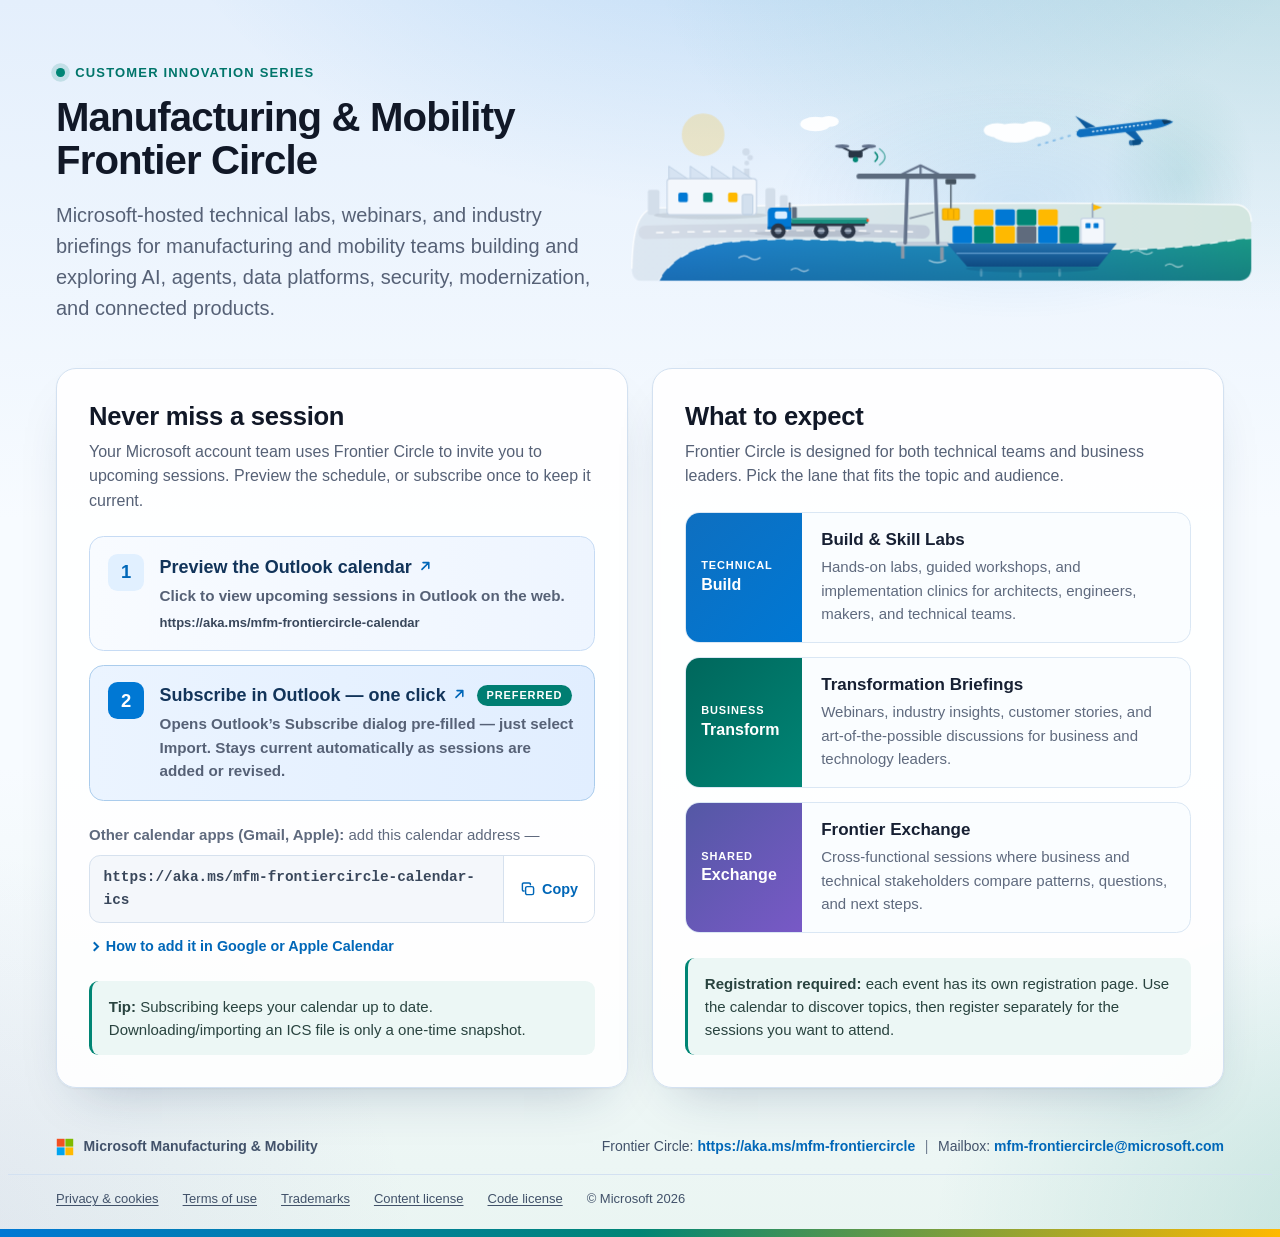
==== commit b37ad719: "Add CC BY 4.0 content license Co-authored-by: Copilot App <223556219+Copilot@users.noreply.github.co" ====
--- a/index.html
+++ b/index.html
@@ -1,4 +1,5 @@
 <!doctype html>
+<!-- Code: MIT (LICENSE-CODE). Page copy and original illustration: CC BY 4.0 (LICENSE). Microsoft trademarks are excluded. -->
 <html lang="en" class="no-js">
 <head>
   <meta charset="utf-8">
@@ -1303,6 +1304,8 @@
         <li><a href="https://go.microsoft.com/fwlink/?LinkId=521839">Privacy &amp; cookies</a></li>
         <li><a href="https://go.microsoft.com/fwlink/?LinkID=206977">Terms of use</a></li>
         <li><a href="https://www.microsoft.com/trademarks">Trademarks</a></li>
+        <li><a href="LICENSE">Content license</a></li>
+        <li><a href="LICENSE-CODE">Code license</a></li>
         <li>&copy; Microsoft <span data-year>2026</span></li>
       </ul>
     </div>
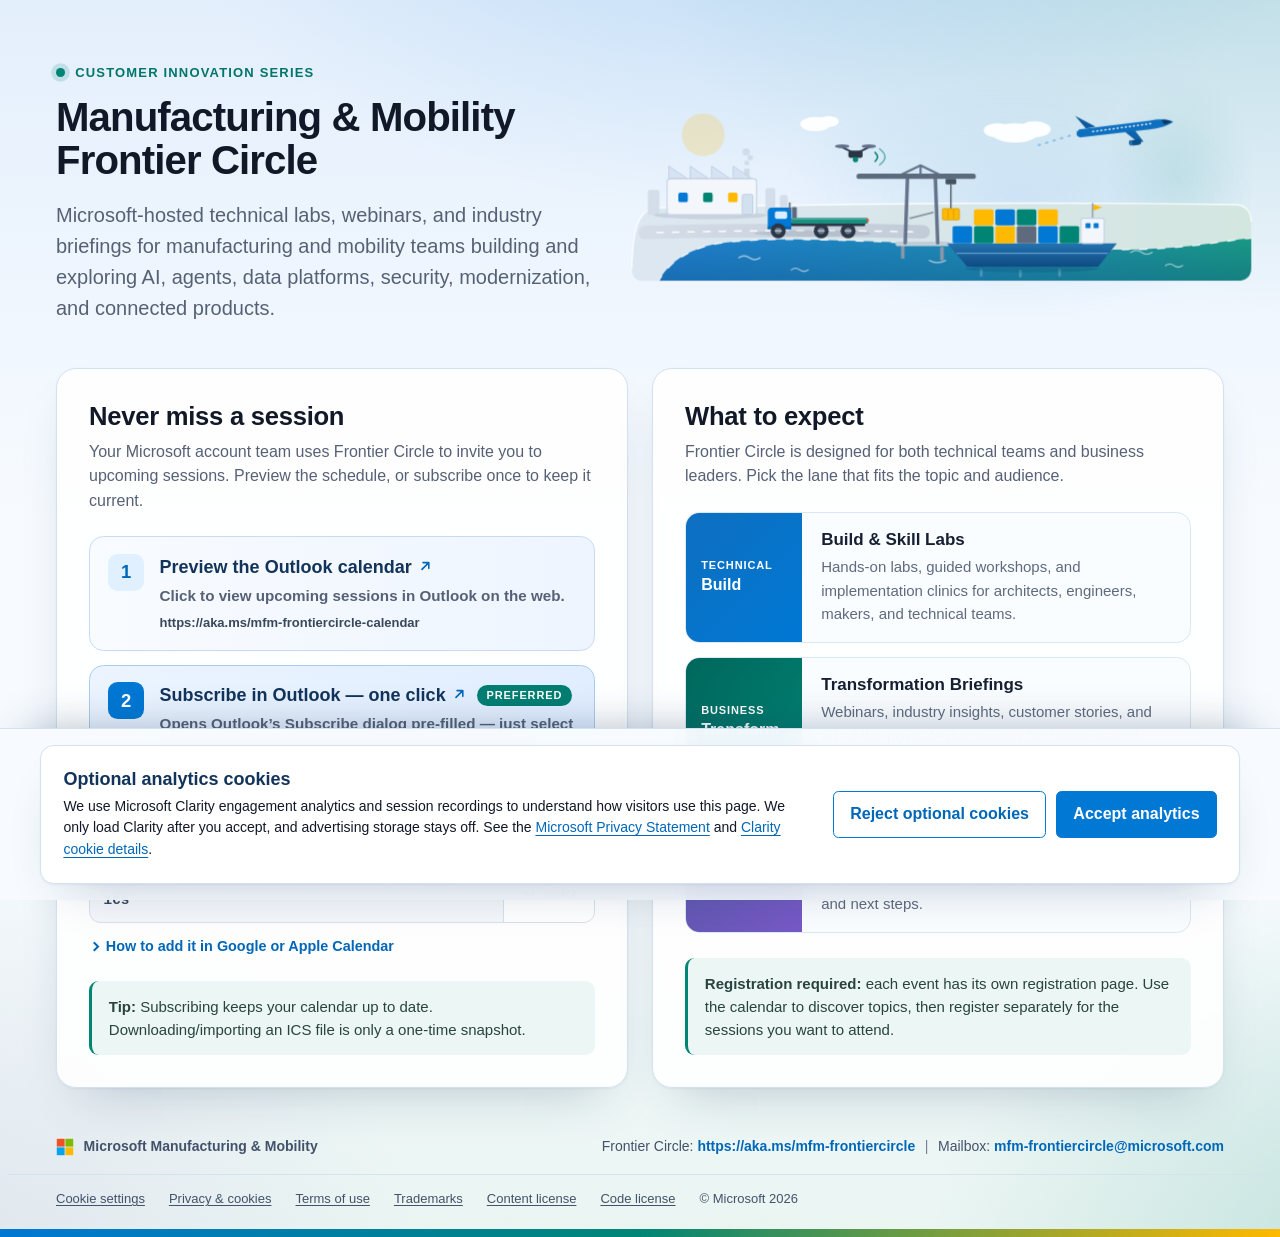
==== commit 89ac48ed: "Add consent-gated Clarity analytics Co-authored-by: Copilot App <223556219+Copilot@users.noreply.git" ====
--- a/index.html
+++ b/index.html
@@ -23,6 +23,83 @@
       if (!window.matchMedia('(prefers-reduced-motion: reduce)').matches && 'IntersectionObserver' in window) {
         root.classList.add('motion');
       }
+    })();
+  </script>
+  <script>
+    (() => {
+      const storageKey = 'mfm-frontiercircle.analytics-consent.v1';
+      const projectId = 'z4t5ly03h4';
+      const consentLifetime = 1000 * 60 * 60 * 24 * 270;
+      const localHosts = new Set(['localhost', '127.0.0.1', '::1']);
+      const isProduction = window.location.protocol === 'https:' && !localHosts.has(window.location.hostname);
+
+      const read = () => {
+        try {
+          const stored = JSON.parse(window.localStorage.getItem(storageKey));
+          if (!stored || !['granted', 'denied'].includes(stored.state) || !Number.isFinite(stored.updatedAt)) {
+            return null;
+          }
+          if (Date.now() - stored.updatedAt > consentLifetime) {
+            window.localStorage.removeItem(storageKey);
+            return null;
+          }
+          return stored.state;
+        } catch (_) {
+          return null;
+        }
+      };
+
+      const write = (state) => {
+        try {
+          window.localStorage.setItem(storageKey, JSON.stringify({ state, updatedAt: Date.now() }));
+          return true;
+        } catch (_) {
+          return false;
+        }
+      };
+
+      const ensureQueue = () => {
+        window.clarity = window.clarity || function () {
+          (window.clarity.q = window.clarity.q || []).push(arguments);
+        };
+      };
+
+      const signal = (analyticsStorage) => {
+        ensureQueue();
+        window.clarity('consentv2', {
+          ad_Storage: 'denied',
+          analytics_Storage: analyticsStorage
+        });
+      };
+
+      const loadClarity = () => {
+        if (!isProduction) return;
+        signal('granted');
+        if (document.querySelector('script[data-clarity-project]')) return;
+
+        const script = document.createElement('script');
+        script.type = 'text/javascript';
+        script.async = true;
+        script.src = `https://www.clarity.ms/tag/${projectId}`;
+        script.dataset.clarityProject = projectId;
+        const firstScript = document.getElementsByTagName('script')[0];
+        firstScript.parentNode.insertBefore(script, firstScript);
+      };
+
+      const revokeClarity = () => {
+        if (typeof window.clarity !== 'function') return;
+        signal('denied');
+        window.clarity('consent', false);
+      };
+
+      window.frontierCircleConsent = Object.freeze({
+        read,
+        write,
+        loadClarity,
+        revokeClarity
+      });
+
+      if (read() === 'granted') loadClarity();
     })();
   </script>
   <style>
@@ -769,10 +846,103 @@
 
     .footer__legal a { color: inherit; }
 
+    .footer__cookie-button {
+      margin: 0;
+      padding: 0;
+      border: 0;
+      color: inherit;
+      background: none;
+      font: inherit;
+      text-decoration: underline;
+      text-underline-offset: 0.18em;
+      cursor: pointer;
+    }
+
+    .footer__cookie-button:hover { text-decoration-thickness: 2px; }
+
     .footer__bar {
       height: 0.5rem;
       background: var(--bar);
     }
+
+    /* Optional analytics consent */
+    .cookie-consent {
+      position: fixed;
+      z-index: 1000;
+      inset: auto 0 0;
+      padding:
+        1rem max(1rem, env(safe-area-inset-right))
+        calc(1rem + env(safe-area-inset-bottom))
+        max(1rem, env(safe-area-inset-left));
+      border-top: 1px solid var(--art-border);
+      background: rgba(247, 251, 255, 0.96);
+      box-shadow: 0 -18px 48px -28px rgba(23, 52, 90, 0.48);
+      backdrop-filter: blur(14px);
+    }
+
+    .cookie-consent__panel {
+      width: 100%;
+      max-width: 75rem;
+      margin-inline: auto;
+      padding: clamp(1rem, 2.5vw, 1.4rem);
+      display: grid;
+      grid-template-columns: minmax(0, 1fr) auto;
+      align-items: center;
+      gap: 1rem 2rem;
+      border: 1px solid var(--art-border);
+      border-radius: 0.85rem;
+      color: var(--art-text);
+      background: var(--art-surface-strong);
+      box-shadow: var(--art-shadow);
+    }
+
+    .cookie-consent__title {
+      margin: 0 0 0.25rem;
+      color: var(--art-text-strong);
+      font-size: 1.125rem;
+      line-height: 1.3;
+    }
+
+    .cookie-consent__copy,
+    .cookie-consent__status {
+      margin: 0;
+      font-size: 0.875rem;
+    }
+
+    .cookie-consent__status {
+      margin-top: 0.35rem;
+      color: var(--art-text-muted);
+      font-weight: 600;
+    }
+
+    .cookie-consent__actions {
+      display: flex;
+      flex-wrap: wrap;
+      justify-content: flex-end;
+      gap: 0.65rem;
+    }
+
+    .cookie-consent__button {
+      min-height: 2.75rem;
+      padding: 0.65rem 1rem;
+      border: 1px solid var(--art-accent);
+      border-radius: 0.35rem;
+      font: inherit;
+      font-weight: 700;
+      cursor: pointer;
+    }
+
+    .cookie-consent__button--reject {
+      color: var(--art-accent-text);
+      background: var(--art-surface-strong);
+    }
+
+    .cookie-consent__button--accept {
+      color: #ffffff;
+      background: var(--art-accent);
+    }
+
+    .cookie-consent__button:hover { box-shadow: var(--art-shadow-hover); }
 
     /* Layout breakpoints */
     @media (min-width: 64rem) {
@@ -801,6 +971,13 @@
       .footer__row { justify-content: flex-start; }
       .contact-item { display: block; }
       .footer__contact .sep { display: none; }
+      .cookie-consent__actions { flex-direction: column; }
+      .cookie-consent__button { width: 100%; }
+    }
+
+    @media (max-width: 47.99rem) {
+      .cookie-consent__panel { grid-template-columns: minmax(0, 1fr); }
+      .cookie-consent__actions { justify-content: flex-start; }
     }
 
     /* Motion: one-time intro (under 5 s) */
@@ -992,13 +1169,27 @@
     @media print {
       body { background: var(--art-surface-strong); }
       .panel { box-shadow: none; break-inside: avoid; }
-      .ics__copy, .howto, .art-toggle, .footer__bar { display: none; }
+      .ics__copy, .howto, .art-toggle, .footer__bar, .cookie-consent, .footer__cookie-button { display: none; }
       [data-reveal] { opacity: 1 !important; transform: none !important; }
       .step__link::after { display: none; }
     }
   </style>
 </head>
 <body>
+  <div class="cookie-consent" data-cookie-consent hidden>
+    <section class="cookie-consent__panel" role="region" aria-labelledby="cookie-title" aria-describedby="cookie-description">
+      <div>
+        <h2 class="cookie-consent__title" id="cookie-title" tabindex="-1">Optional analytics cookies</h2>
+        <p class="cookie-consent__copy" id="cookie-description">We use Microsoft Clarity engagement analytics and session recordings to understand how visitors use this page. We only load Clarity after you accept, and advertising storage stays off. See the <a href="https://go.microsoft.com/fwlink/?LinkID=824704">Microsoft Privacy Statement</a> and <a href="https://learn.microsoft.com/clarity/setup-and-installation/clarity-cookies">Clarity cookie details</a>.</p>
+        <p class="cookie-consent__status" data-cookie-status aria-live="polite" hidden></p>
+      </div>
+      <div class="cookie-consent__actions">
+        <button class="cookie-consent__button cookie-consent__button--reject" type="button" data-cookie-reject>Reject optional cookies</button>
+        <button class="cookie-consent__button cookie-consent__button--accept" type="button" data-cookie-accept>Accept analytics</button>
+      </div>
+    </section>
+  </div>
+
   <main id="main">
     <section class="hero wrap" aria-labelledby="page-title">
       <div class="hero__text">
@@ -1301,6 +1492,7 @@
     </div>
     <div class="wrap footer__legal">
       <ul>
+        <li><button class="footer__cookie-button" type="button" data-cookie-settings>Cookie settings</button></li>
         <li><a href="https://go.microsoft.com/fwlink/?LinkId=521839">Privacy &amp; cookies</a></li>
         <li><a href="https://go.microsoft.com/fwlink/?LinkID=206977">Terms of use</a></li>
         <li><a href="https://www.microsoft.com/trademarks">Trademarks</a></li>
@@ -1311,6 +1503,71 @@
     </div>
     <div class="footer__bar" aria-hidden="true"></div>
   </footer>
+
+  <script>
+    (() => {
+      const consent = window.frontierCircleConsent;
+      const banner = document.querySelector('[data-cookie-consent]');
+      if (!consent || !banner) return;
+
+      const title = banner.querySelector('#cookie-title');
+      const status = banner.querySelector('[data-cookie-status]');
+      const accept = banner.querySelector('[data-cookie-accept]');
+      const reject = banner.querySelector('[data-cookie-reject]');
+      const settings = document.querySelectorAll('[data-cookie-settings]');
+      let returnFocus = null;
+
+      const updateStatus = () => {
+        const state = consent.read();
+        status.hidden = !state;
+        status.textContent = state === 'granted'
+          ? 'Current choice: analytics allowed.'
+          : state === 'denied'
+            ? 'Current choice: optional cookies rejected.'
+            : '';
+      };
+
+      const openBanner = (focusTitle = false) => {
+        updateStatus();
+        banner.hidden = false;
+        if (focusTitle) window.setTimeout(() => title.focus(), 0);
+      };
+
+      const closeBanner = () => {
+        banner.hidden = true;
+        if (returnFocus) {
+          returnFocus.focus();
+          returnFocus = null;
+        }
+      };
+
+      accept.addEventListener('click', () => {
+        consent.write('granted');
+        consent.loadClarity();
+        closeBanner();
+      });
+
+      reject.addEventListener('click', () => {
+        const wasGranted = consent.read() === 'granted';
+        consent.write('denied');
+        if (wasGranted) {
+          consent.revokeClarity();
+          window.setTimeout(() => window.location.reload(), 80);
+          return;
+        }
+        closeBanner();
+      });
+
+      settings.forEach((button) => {
+        button.addEventListener('click', () => {
+          returnFocus = button;
+          openBanner(true);
+        });
+      });
+
+      if (!consent.read()) openBanner();
+    })();
+  </script>
 
   <script>
     (() => {
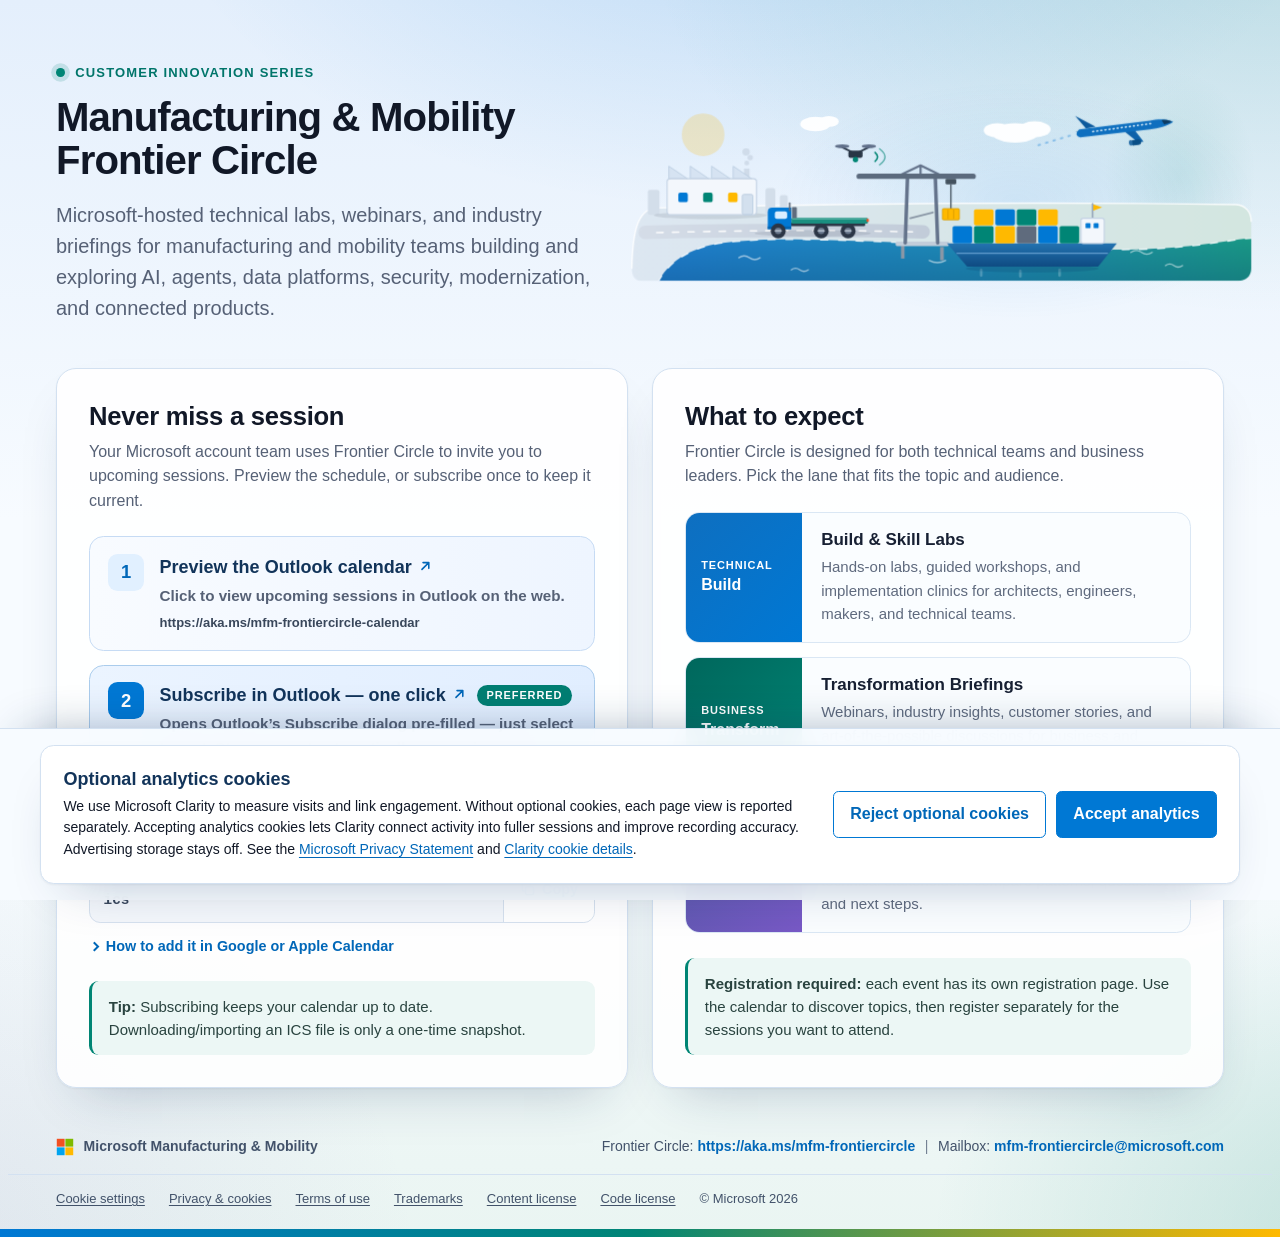
==== commit 19e0b67e: "Enable cookieless Clarity reporting Co-authored-by: Copilot App <223556219+Copilot@users.noreply.git" ====
--- a/index.html
+++ b/index.html
@@ -72,9 +72,9 @@
         });
       };
 
-      const loadClarity = () => {
+      const loadClarity = (analyticsStorage = 'denied') => {
         if (!isProduction) return;
-        signal('granted');
+        signal(analyticsStorage);
         if (document.querySelector('script[data-clarity-project]')) return;
 
         const script = document.createElement('script');
@@ -92,14 +92,21 @@
         window.clarity('consent', false);
       };
 
+      const trackEvent = (name) => {
+        if (!isProduction || typeof name !== 'string' || !name) return;
+        ensureQueue();
+        window.clarity('event', name);
+      };
+
       window.frontierCircleConsent = Object.freeze({
         read,
         write,
         loadClarity,
-        revokeClarity
+        revokeClarity,
+        trackEvent
       });
 
-      if (read() === 'granted') loadClarity();
+      loadClarity(read() === 'granted' ? 'granted' : 'denied');
     })();
   </script>
   <style>
@@ -1180,7 +1187,7 @@
     <section class="cookie-consent__panel" role="region" aria-labelledby="cookie-title" aria-describedby="cookie-description">
       <div>
         <h2 class="cookie-consent__title" id="cookie-title" tabindex="-1">Optional analytics cookies</h2>
-        <p class="cookie-consent__copy" id="cookie-description">We use Microsoft Clarity engagement analytics and session recordings to understand how visitors use this page. We only load Clarity after you accept, and advertising storage stays off. See the <a href="https://go.microsoft.com/fwlink/?LinkID=824704">Microsoft Privacy Statement</a> and <a href="https://learn.microsoft.com/clarity/setup-and-installation/clarity-cookies">Clarity cookie details</a>.</p>
+        <p class="cookie-consent__copy" id="cookie-description">We use Microsoft Clarity to measure visits and link engagement. Without optional cookies, each page view is reported separately. Accepting analytics cookies lets Clarity connect activity into fuller sessions and improve recording accuracy. Advertising storage stays off. See the <a href="https://go.microsoft.com/fwlink/?LinkID=824704">Microsoft Privacy Statement</a> and <a href="https://learn.microsoft.com/clarity/setup-and-installation/clarity-cookies">Clarity cookie details</a>.</p>
         <p class="cookie-consent__status" data-cookie-status aria-live="polite" hidden></p>
       </div>
       <div class="cookie-consent__actions">
@@ -1404,7 +1411,7 @@
             <span class="step__num" aria-hidden="true">1</span>
             <div>
               <h3 class="step__title">
-                <a class="step__link" href="https://aka.ms/mfm-frontiercircle-calendar" target="_blank" rel="noopener" aria-describedby="step-1-desc">Preview the Outlook <span class="nowrap">calendar<svg class="step__ext" viewBox="0 0 20 20" aria-hidden="true" focusable="false"><path d="M7 5h8v8M15 5 5.5 14.5" fill="none" stroke="currentColor" stroke-width="2.2" stroke-linecap="round" stroke-linejoin="round"/></svg></span><span class="sr-only"> (opens in a new tab)</span></a>
+                <a class="step__link" href="https://aka.ms/mfm-frontiercircle-calendar" target="_blank" rel="noopener" aria-describedby="step-1-desc" data-clarity-event="calendar_preview_click">Preview the Outlook <span class="nowrap">calendar<svg class="step__ext" viewBox="0 0 20 20" aria-hidden="true" focusable="false"><path d="M7 5h8v8M15 5 5.5 14.5" fill="none" stroke="currentColor" stroke-width="2.2" stroke-linecap="round" stroke-linejoin="round"/></svg></span><span class="sr-only"> (opens in a new tab)</span></a>
               </h3>
               <p class="step__desc" id="step-1-desc">Click to view upcoming sessions in Outlook on the web.</p>
               <p class="step__url">https://aka.ms/mfm-frontiercircle-calendar</p>
@@ -1414,7 +1421,7 @@
             <span class="step__num" aria-hidden="true">2</span>
             <div>
               <h3 class="step__title">
-                <a class="step__link" href="https://outlook.office.com/calendar/addfromweb/?url=https%3A%2F%2Faka.ms%2Fmfm-frontiercircle-calendar-ics&amp;name=MfM%20Frontier%20Circle" target="_blank" rel="noopener" aria-describedby="step-2-desc">Subscribe in Outlook&nbsp;&mdash; one <span class="nowrap">click<svg class="step__ext" viewBox="0 0 20 20" aria-hidden="true" focusable="false"><path d="M7 5h8v8M15 5 5.5 14.5" fill="none" stroke="currentColor" stroke-width="2.2" stroke-linecap="round" stroke-linejoin="round"/></svg></span><span class="sr-only"> (opens in a new tab)</span></a>
+                <a class="step__link" href="https://outlook.office.com/calendar/addfromweb/?url=https%3A%2F%2Faka.ms%2Fmfm-frontiercircle-calendar-ics&amp;name=MfM%20Frontier%20Circle" target="_blank" rel="noopener" aria-describedby="step-2-desc" data-clarity-event="outlook_subscribe_click">Subscribe in Outlook&nbsp;&mdash; one <span class="nowrap">click<svg class="step__ext" viewBox="0 0 20 20" aria-hidden="true" focusable="false"><path d="M7 5h8v8M15 5 5.5 14.5" fill="none" stroke="currentColor" stroke-width="2.2" stroke-linecap="round" stroke-linejoin="round"/></svg></span><span class="sr-only"> (opens in a new tab)</span></a>
                 <span class="badge">Preferred</span>
               </h3>
               <p class="step__desc" id="step-2-desc">Opens Outlook&rsquo;s Subscribe dialog pre-filled&nbsp;&mdash; just select Import. Stays current automatically as sessions are added or revised.</p>
@@ -1426,7 +1433,7 @@
           <p class="ics__label"><strong>Other calendar apps (Gmail, Apple):</strong> add this calendar address&nbsp;&mdash;</p>
           <div class="ics__field">
             <code class="ics__url" id="ics-url">https://aka.ms/mfm-frontiercircle-calendar-ics</code>
-            <button class="ics__copy" type="button" data-copy-target="ics-url">
+            <button class="ics__copy" type="button" data-copy-target="ics-url" data-clarity-event="calendar_address_copy_click">
               <svg class="icon-copy" viewBox="0 0 20 20" aria-hidden="true" focusable="false"><rect x="7" y="7" width="10" height="10" rx="2" fill="none" stroke="currentColor" stroke-width="1.8"/><path d="M13 4.6V4a1.5 1.5 0 0 0-1.5-1.5h-7A1.5 1.5 0 0 0 3 4v7a1.5 1.5 0 0 0 1.5 1.5h.6" fill="none" stroke="currentColor" stroke-width="1.8" stroke-linecap="round"/></svg>
               <svg class="icon-check" viewBox="0 0 20 20" aria-hidden="true" focusable="false"><path d="m4.5 10.5 3.5 3.5 7.5-8" fill="none" stroke="currentColor" stroke-width="2" stroke-linecap="round" stroke-linejoin="round"/></svg>
               <span data-label>Copy</span><span class="sr-only"> calendar address</span>
@@ -1488,7 +1495,7 @@
         <svg class="ms-logo" viewBox="0 0 23 23" aria-hidden="true" focusable="false"><path class="r" d="M1 1h10v10H1z"/><path class="g" d="M12 1h10v10H12z"/><path class="b" d="M1 12h10v10H1z"/><path class="y" d="M12 12h10v10H12z"/></svg>
         <span>Microsoft Manufacturing &amp; Mobility</span>
       </p>
-      <p class="footer__contact"><span class="contact-item">Frontier Circle: <a href="https://aka.ms/mfm-frontiercircle">https://aka.ms/mfm-frontiercircle</a></span><span class="sep" aria-hidden="true">|</span><span class="contact-item">Mailbox: <a href="mailto:mfm-frontiercircle@microsoft.com">mfm-frontiercircle@microsoft.com</a></span></p>
+      <p class="footer__contact"><span class="contact-item">Frontier Circle: <a href="https://aka.ms/mfm-frontiercircle">https://aka.ms/mfm-frontiercircle</a></span><span class="sep" aria-hidden="true">|</span><span class="contact-item">Mailbox: <a href="mailto:mfm-frontiercircle@microsoft.com" data-clarity-event="contact_email_click">mfm-frontiercircle@microsoft.com</a></span></p>
     </div>
     <div class="wrap footer__legal">
       <ul>
@@ -1543,7 +1550,7 @@
 
       accept.addEventListener('click', () => {
         consent.write('granted');
-        consent.loadClarity();
+        consent.loadClarity('granted');
         closeBanner();
       });
 
@@ -1562,6 +1569,12 @@
         button.addEventListener('click', () => {
           returnFocus = button;
           openBanner(true);
+        });
+      });
+
+      document.querySelectorAll('[data-clarity-event]').forEach((element) => {
+        element.addEventListener('click', () => {
+          consent.trackEvent(element.dataset.clarityEvent);
         });
       });
 
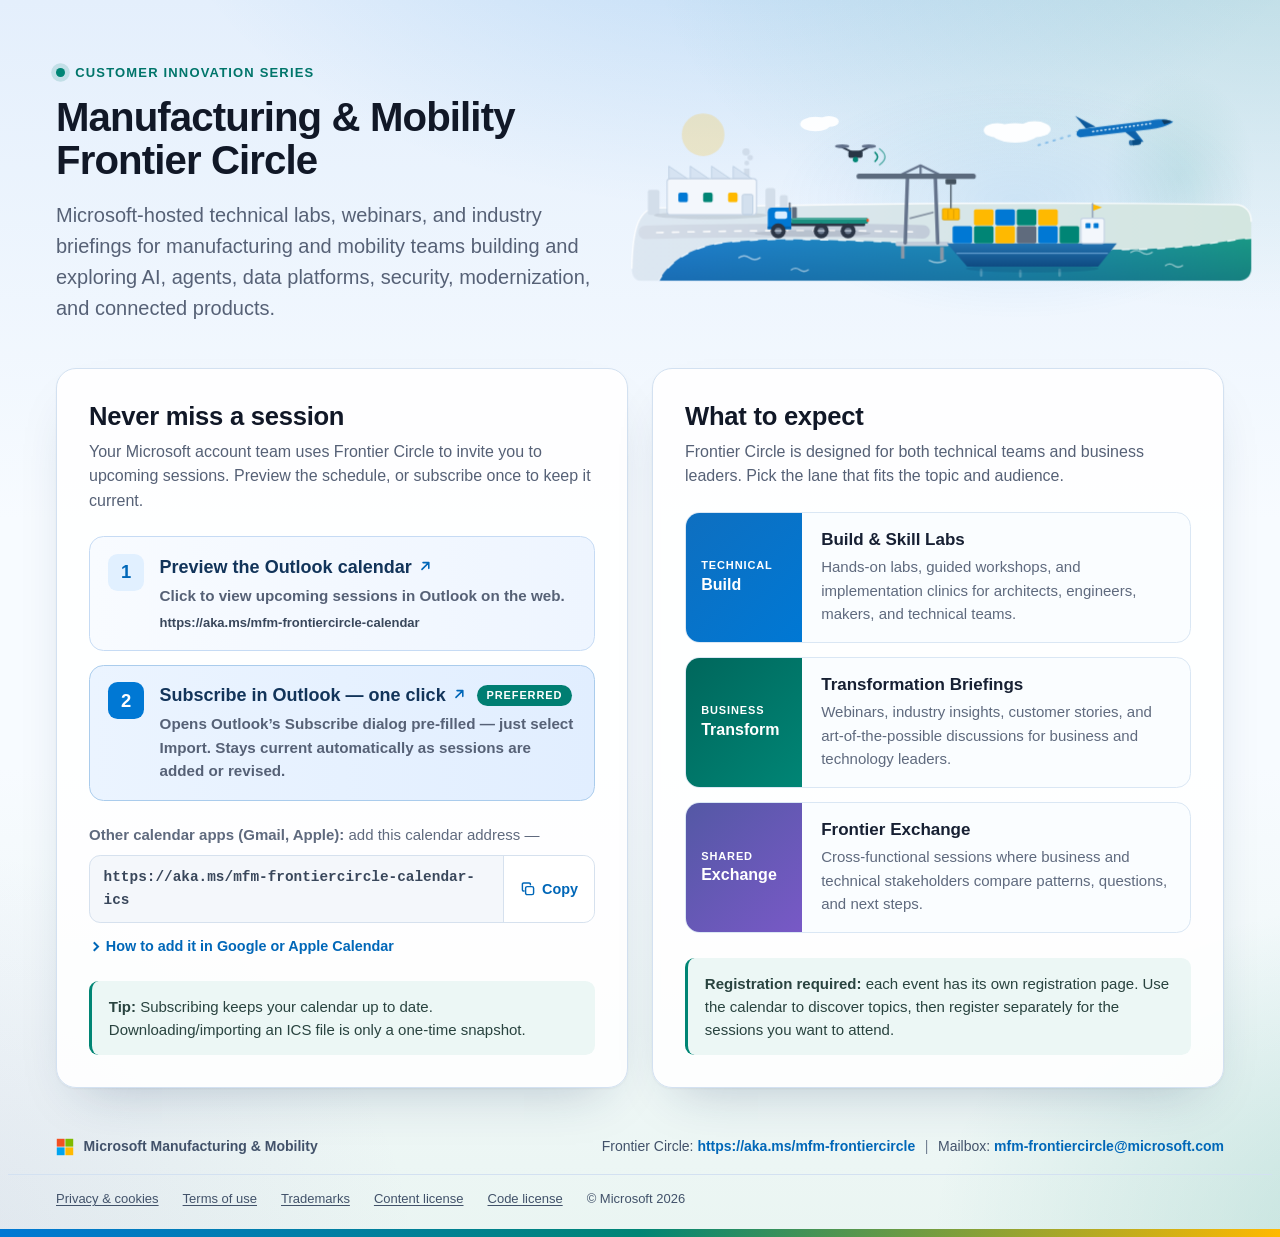
==== commit 7c02e1ff: "Use cookieless Clarity and add Pages badge Co-authored-by: Copilot App <223556219+Copilot@users.nore" ====
--- a/index.html
+++ b/index.html
@@ -27,86 +27,27 @@
   </script>
   <script>
     (() => {
-      const storageKey = 'mfm-frontiercircle.analytics-consent.v1';
       const projectId = 'z4t5ly03h4';
-      const consentLifetime = 1000 * 60 * 60 * 24 * 270;
       const localHosts = new Set(['localhost', '127.0.0.1', '::1']);
       const isProduction = window.location.protocol === 'https:' && !localHosts.has(window.location.hostname);
-
-      const read = () => {
-        try {
-          const stored = JSON.parse(window.localStorage.getItem(storageKey));
-          if (!stored || !['granted', 'denied'].includes(stored.state) || !Number.isFinite(stored.updatedAt)) {
-            return null;
-          }
-          if (Date.now() - stored.updatedAt > consentLifetime) {
-            window.localStorage.removeItem(storageKey);
-            return null;
-          }
-          return stored.state;
-        } catch (_) {
-          return null;
-        }
+      if (!isProduction) return;
+
+      window.clarity = window.clarity || function () {
+        (window.clarity.q = window.clarity.q || []).push(arguments);
       };
 
-      const write = (state) => {
-        try {
-          window.localStorage.setItem(storageKey, JSON.stringify({ state, updatedAt: Date.now() }));
-          return true;
-        } catch (_) {
-          return false;
-        }
-      };
-
-      const ensureQueue = () => {
-        window.clarity = window.clarity || function () {
-          (window.clarity.q = window.clarity.q || []).push(arguments);
-        };
-      };
-
-      const signal = (analyticsStorage) => {
-        ensureQueue();
-        window.clarity('consentv2', {
-          ad_Storage: 'denied',
-          analytics_Storage: analyticsStorage
-        });
-      };
-
-      const loadClarity = (analyticsStorage = 'denied') => {
-        if (!isProduction) return;
-        signal(analyticsStorage);
-        if (document.querySelector('script[data-clarity-project]')) return;
-
-        const script = document.createElement('script');
-        script.type = 'text/javascript';
-        script.async = true;
-        script.src = `https://www.clarity.ms/tag/${projectId}`;
-        script.dataset.clarityProject = projectId;
-        const firstScript = document.getElementsByTagName('script')[0];
-        firstScript.parentNode.insertBefore(script, firstScript);
-      };
-
-      const revokeClarity = () => {
-        if (typeof window.clarity !== 'function') return;
-        signal('denied');
-        window.clarity('consent', false);
-      };
-
-      const trackEvent = (name) => {
-        if (!isProduction || typeof name !== 'string' || !name) return;
-        ensureQueue();
-        window.clarity('event', name);
-      };
-
-      window.frontierCircleConsent = Object.freeze({
-        read,
-        write,
-        loadClarity,
-        revokeClarity,
-        trackEvent
+      window.clarity('consentv2', {
+        ad_Storage: 'denied',
+        analytics_Storage: 'denied'
       });
 
-      loadClarity(read() === 'granted' ? 'granted' : 'denied');
+      const script = document.createElement('script');
+      script.type = 'text/javascript';
+      script.async = true;
+      script.src = `https://www.clarity.ms/tag/${projectId}`;
+      script.dataset.clarityProject = projectId;
+      const firstScript = document.getElementsByTagName('script')[0];
+      firstScript.parentNode.insertBefore(script, firstScript);
     })();
   </script>
   <style>
@@ -853,103 +794,10 @@
 
     .footer__legal a { color: inherit; }
 
-    .footer__cookie-button {
-      margin: 0;
-      padding: 0;
-      border: 0;
-      color: inherit;
-      background: none;
-      font: inherit;
-      text-decoration: underline;
-      text-underline-offset: 0.18em;
-      cursor: pointer;
-    }
-
-    .footer__cookie-button:hover { text-decoration-thickness: 2px; }
-
     .footer__bar {
       height: 0.5rem;
       background: var(--bar);
     }
-
-    /* Optional analytics consent */
-    .cookie-consent {
-      position: fixed;
-      z-index: 1000;
-      inset: auto 0 0;
-      padding:
-        1rem max(1rem, env(safe-area-inset-right))
-        calc(1rem + env(safe-area-inset-bottom))
-        max(1rem, env(safe-area-inset-left));
-      border-top: 1px solid var(--art-border);
-      background: rgba(247, 251, 255, 0.96);
-      box-shadow: 0 -18px 48px -28px rgba(23, 52, 90, 0.48);
-      backdrop-filter: blur(14px);
-    }
-
-    .cookie-consent__panel {
-      width: 100%;
-      max-width: 75rem;
-      margin-inline: auto;
-      padding: clamp(1rem, 2.5vw, 1.4rem);
-      display: grid;
-      grid-template-columns: minmax(0, 1fr) auto;
-      align-items: center;
-      gap: 1rem 2rem;
-      border: 1px solid var(--art-border);
-      border-radius: 0.85rem;
-      color: var(--art-text);
-      background: var(--art-surface-strong);
-      box-shadow: var(--art-shadow);
-    }
-
-    .cookie-consent__title {
-      margin: 0 0 0.25rem;
-      color: var(--art-text-strong);
-      font-size: 1.125rem;
-      line-height: 1.3;
-    }
-
-    .cookie-consent__copy,
-    .cookie-consent__status {
-      margin: 0;
-      font-size: 0.875rem;
-    }
-
-    .cookie-consent__status {
-      margin-top: 0.35rem;
-      color: var(--art-text-muted);
-      font-weight: 600;
-    }
-
-    .cookie-consent__actions {
-      display: flex;
-      flex-wrap: wrap;
-      justify-content: flex-end;
-      gap: 0.65rem;
-    }
-
-    .cookie-consent__button {
-      min-height: 2.75rem;
-      padding: 0.65rem 1rem;
-      border: 1px solid var(--art-accent);
-      border-radius: 0.35rem;
-      font: inherit;
-      font-weight: 700;
-      cursor: pointer;
-    }
-
-    .cookie-consent__button--reject {
-      color: var(--art-accent-text);
-      background: var(--art-surface-strong);
-    }
-
-    .cookie-consent__button--accept {
-      color: #ffffff;
-      background: var(--art-accent);
-    }
-
-    .cookie-consent__button:hover { box-shadow: var(--art-shadow-hover); }
 
     /* Layout breakpoints */
     @media (min-width: 64rem) {
@@ -978,13 +826,6 @@
       .footer__row { justify-content: flex-start; }
       .contact-item { display: block; }
       .footer__contact .sep { display: none; }
-      .cookie-consent__actions { flex-direction: column; }
-      .cookie-consent__button { width: 100%; }
-    }
-
-    @media (max-width: 47.99rem) {
-      .cookie-consent__panel { grid-template-columns: minmax(0, 1fr); }
-      .cookie-consent__actions { justify-content: flex-start; }
     }
 
     /* Motion: one-time intro (under 5 s) */
@@ -1176,27 +1017,13 @@
     @media print {
       body { background: var(--art-surface-strong); }
       .panel { box-shadow: none; break-inside: avoid; }
-      .ics__copy, .howto, .art-toggle, .footer__bar, .cookie-consent, .footer__cookie-button { display: none; }
+      .ics__copy, .howto, .art-toggle, .footer__bar { display: none; }
       [data-reveal] { opacity: 1 !important; transform: none !important; }
       .step__link::after { display: none; }
     }
   </style>
 </head>
 <body>
-  <div class="cookie-consent" data-cookie-consent hidden>
-    <section class="cookie-consent__panel" role="region" aria-labelledby="cookie-title" aria-describedby="cookie-description">
-      <div>
-        <h2 class="cookie-consent__title" id="cookie-title" tabindex="-1">Optional analytics cookies</h2>
-        <p class="cookie-consent__copy" id="cookie-description">We use Microsoft Clarity to measure visits and link engagement. Without optional cookies, each page view is reported separately. Accepting analytics cookies lets Clarity connect activity into fuller sessions and improve recording accuracy. Advertising storage stays off. See the <a href="https://go.microsoft.com/fwlink/?LinkID=824704">Microsoft Privacy Statement</a> and <a href="https://learn.microsoft.com/clarity/setup-and-installation/clarity-cookies">Clarity cookie details</a>.</p>
-        <p class="cookie-consent__status" data-cookie-status aria-live="polite" hidden></p>
-      </div>
-      <div class="cookie-consent__actions">
-        <button class="cookie-consent__button cookie-consent__button--reject" type="button" data-cookie-reject>Reject optional cookies</button>
-        <button class="cookie-consent__button cookie-consent__button--accept" type="button" data-cookie-accept>Accept analytics</button>
-      </div>
-    </section>
-  </div>
-
   <main id="main">
     <section class="hero wrap" aria-labelledby="page-title">
       <div class="hero__text">
@@ -1499,7 +1326,6 @@
     </div>
     <div class="wrap footer__legal">
       <ul>
-        <li><button class="footer__cookie-button" type="button" data-cookie-settings>Cookie settings</button></li>
         <li><a href="https://go.microsoft.com/fwlink/?LinkId=521839">Privacy &amp; cookies</a></li>
         <li><a href="https://go.microsoft.com/fwlink/?LinkID=206977">Terms of use</a></li>
         <li><a href="https://www.microsoft.com/trademarks">Trademarks</a></li>
@@ -1513,79 +1339,16 @@
 
   <script>
     (() => {
-      const consent = window.frontierCircleConsent;
-      const banner = document.querySelector('[data-cookie-consent]');
-      if (!consent || !banner) return;
-
-      const title = banner.querySelector('#cookie-title');
-      const status = banner.querySelector('[data-cookie-status]');
-      const accept = banner.querySelector('[data-cookie-accept]');
-      const reject = banner.querySelector('[data-cookie-reject]');
-      const settings = document.querySelectorAll('[data-cookie-settings]');
-      let returnFocus = null;
-
-      const updateStatus = () => {
-        const state = consent.read();
-        status.hidden = !state;
-        status.textContent = state === 'granted'
-          ? 'Current choice: analytics allowed.'
-          : state === 'denied'
-            ? 'Current choice: optional cookies rejected.'
-            : '';
-      };
-
-      const openBanner = (focusTitle = false) => {
-        updateStatus();
-        banner.hidden = false;
-        if (focusTitle) window.setTimeout(() => title.focus(), 0);
-      };
-
-      const closeBanner = () => {
-        banner.hidden = true;
-        if (returnFocus) {
-          returnFocus.focus();
-          returnFocus = null;
-        }
-      };
-
-      accept.addEventListener('click', () => {
-        consent.write('granted');
-        consent.loadClarity('granted');
-        closeBanner();
-      });
-
-      reject.addEventListener('click', () => {
-        const wasGranted = consent.read() === 'granted';
-        consent.write('denied');
-        if (wasGranted) {
-          consent.revokeClarity();
-          window.setTimeout(() => window.location.reload(), 80);
-          return;
-        }
-        closeBanner();
-      });
-
-      settings.forEach((button) => {
-        button.addEventListener('click', () => {
-          returnFocus = button;
-          openBanner(true);
-        });
-      });
-
-      document.querySelectorAll('[data-clarity-event]').forEach((element) => {
-        element.addEventListener('click', () => {
-          consent.trackEvent(element.dataset.clarityEvent);
-        });
-      });
-
-      if (!consent.read()) openBanner();
-    })();
-  </script>
-
-  <script>
-    (() => {
       const root = document.documentElement;
       try {
+        document.querySelectorAll('[data-clarity-event]').forEach((element) => {
+          element.addEventListener('click', () => {
+            if (typeof window.clarity === 'function') {
+              window.clarity('event', element.dataset.clarityEvent);
+            }
+          });
+        });
+
         const status = document.getElementById('copy-status');
         const announce = (message) => {
           status.textContent = '';
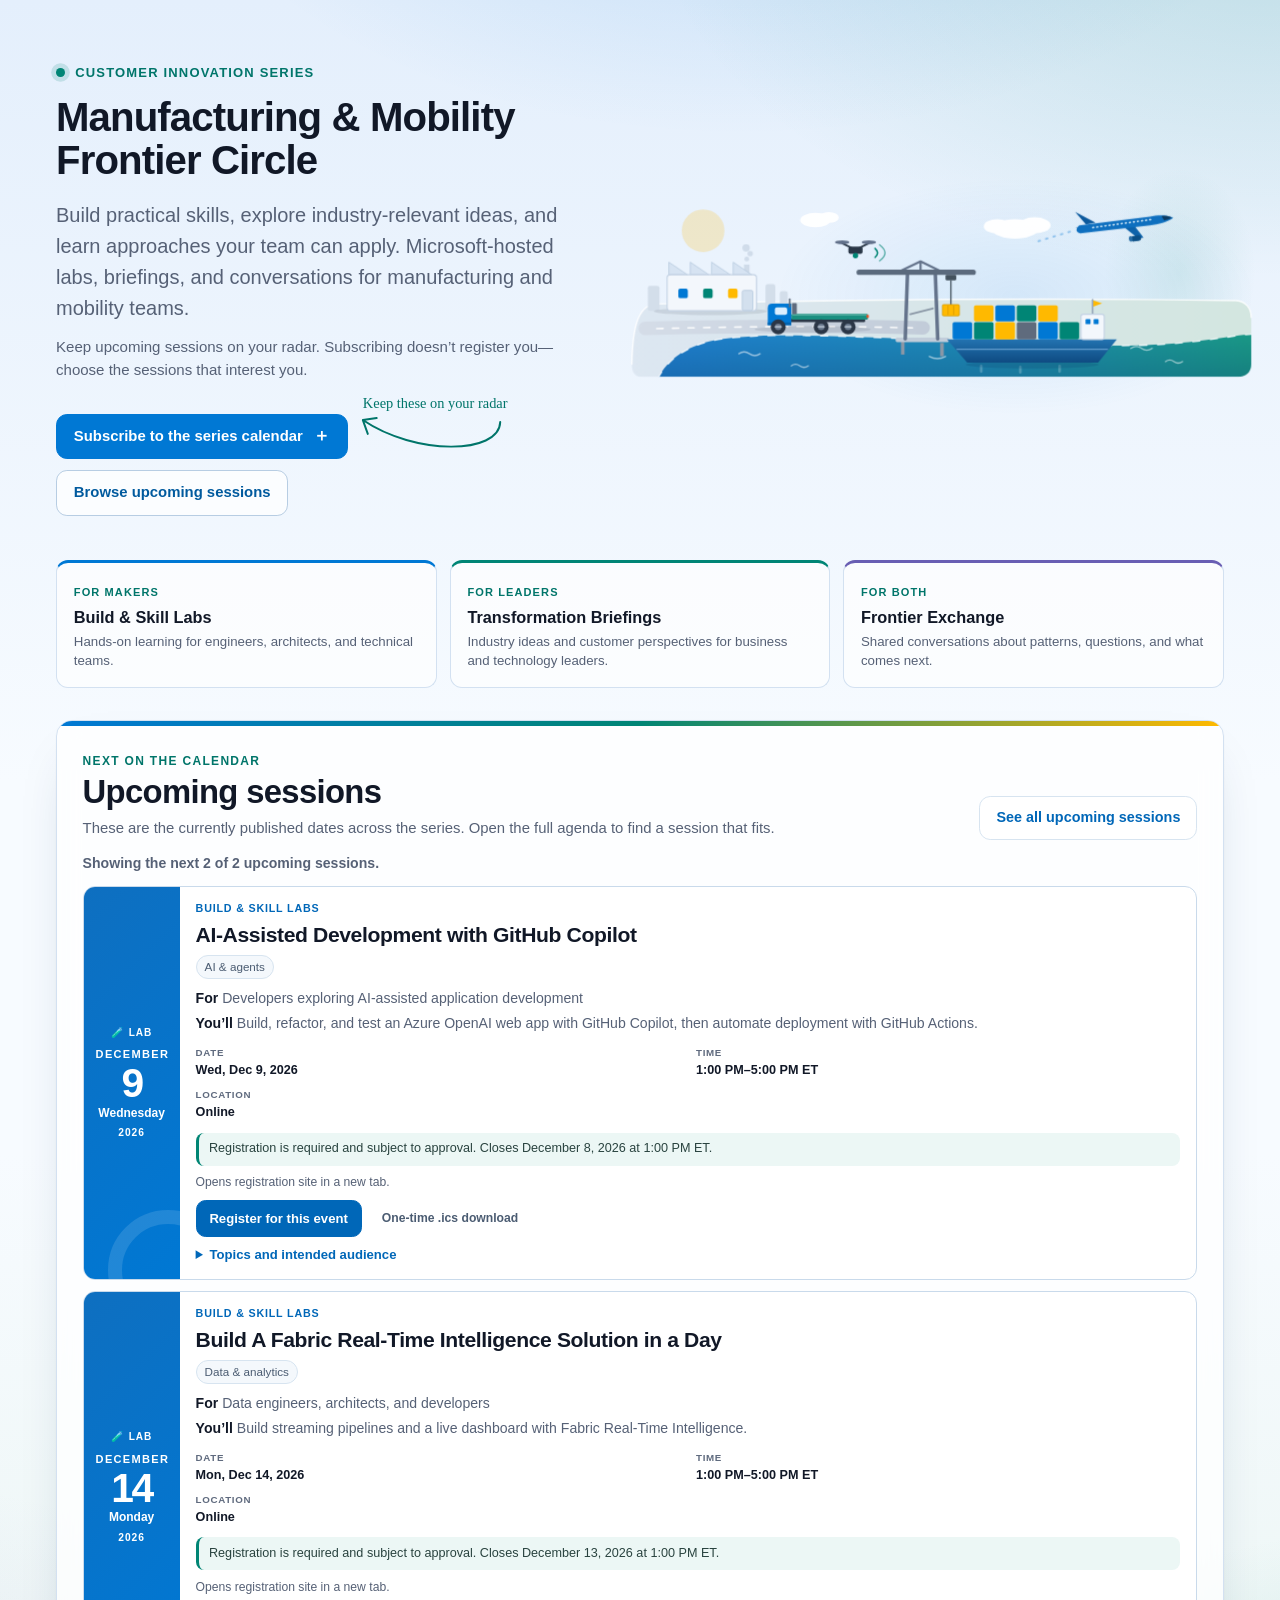
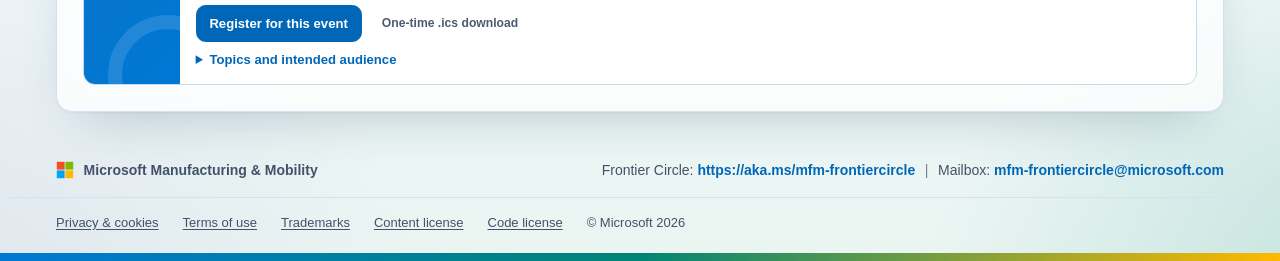
==== commit 81a992c6: "Add searchable event schedule and public calendar feed Unify public event manifests, calendar subscr" ====
--- a/index.html
+++ b/index.html
@@ -5,14 +5,14 @@
   <meta charset="utf-8">
   <meta name="viewport" content="width=device-width, initial-scale=1">
   <title>Manufacturing &amp; Mobility Frontier Circle | Microsoft</title>
-  <meta name="description" content="Microsoft-hosted technical labs, webinars, and industry briefings for manufacturing and mobility teams building and exploring AI, agents, data platforms, security, modernization, and connected products.">
+  <meta name="description" content="Build practical skills, explore industry-relevant ideas, and learn approaches your team can apply. Microsoft-hosted labs, briefings, and conversations for manufacturing and mobility teams.">
   <meta name="color-scheme" content="light">
   <meta name="theme-color" content="#e6f0fc">
   <link rel="canonical" href="https://microsoft.github.io/mfm-frontiercircle/">
   <meta property="og:type" content="website">
   <meta property="og:site_name" content="Microsoft Manufacturing &amp; Mobility">
   <meta property="og:title" content="Manufacturing &amp; Mobility Frontier Circle">
-  <meta property="og:description" content="Microsoft-hosted technical labs, webinars, and industry briefings for manufacturing and mobility teams. Preview the schedule, or subscribe once to keep it current.">
+  <meta property="og:description" content="Build practical skills, explore industry-relevant ideas, and learn approaches your team can apply. Microsoft-hosted labs, briefings, and conversations for manufacturing and mobility teams.">
   <meta property="og:url" content="https://microsoft.github.io/mfm-frontiercircle/">
   <meta name="twitter:card" content="summary">
   <link rel="icon" href="data:image/svg+xml,%3Csvg xmlns='http://www.w3.org/2000/svg' viewBox='0 0 32 32'%3E%3Ccircle cx='16' cy='16' r='15' fill='%23008575' fill-opacity='.18'/%3E%3Ccircle cx='16' cy='16' r='8' fill='%23008575'/%3E%3C/svg%3E">
@@ -115,6 +115,17 @@
       --lane-build: linear-gradient(135deg, #0e6fc0, #0078d4);
       --lane-transform: linear-gradient(135deg, #00675c, #008575);
       --lane-exchange: linear-gradient(135deg, #5458a5, #7859c6);
+      --event-board-bg: rgba(255, 255, 255, 0.76);
+      --event-board-rule: #c9daeb;
+      --event-meta-bg: #f4f8fc;
+      --event-meta-border: #d7e4f0;
+      --event-button-bg: #0067b8;
+      --event-button-hover: #005a9e;
+      --event-secondary-bg: #ffffff;
+      --event-secondary-hover: #edf5fc;
+      --event-lab: var(--lane-build);
+      --event-briefing: var(--lane-transform);
+      --event-exchange: var(--lane-exchange);
       --footer-text: #42526a;
       --bar: linear-gradient(90deg, #0078d4, #008575 50%, #ffb900);
 
@@ -405,6 +416,353 @@
     .il-windows { fill: none; stroke: var(--il-window); stroke-width: 1.05; stroke-linecap: round; stroke-dasharray: 0.75 2.15; }
     .il-trail { fill: none; stroke: var(--il-trail); stroke-width: 1.25; stroke-linecap: round; stroke-dasharray: 1.25 4.25; opacity: var(--il-trail-o); }
 
+    /* Upcoming events: a live departure board for the public schedule */
+    .events {
+      padding-bottom: clamp(1.75rem, 3.5vw, 2.75rem);
+    }
+
+    .events__shell {
+      position: relative;
+      overflow: hidden;
+      padding: clamp(1.3rem, 1rem + 1.6vw, 2.25rem);
+      background: var(--event-board-bg);
+      border: 1px solid var(--art-border);
+      border-radius: 1.25rem;
+      box-shadow: var(--art-shadow);
+      backdrop-filter: blur(12px);
+    }
+
+    .events__shell::before {
+      content: "";
+      position: absolute;
+      inset: 0 0 auto;
+      height: 0.32rem;
+      background: var(--bar);
+    }
+
+    .events__head {
+      display: grid;
+      gap: 1rem;
+      align-items: end;
+      padding-top: 0.35rem;
+    }
+
+    .events__eyebrow {
+      margin: 0 0 0.4rem;
+      color: var(--eyebrow);
+      font-size: 0.75rem;
+      font-weight: 900;
+      letter-spacing: 0.11em;
+      text-transform: uppercase;
+    }
+
+    .events h2 {
+      margin: 0;
+      color: var(--art-text);
+      font-size: clamp(1.55rem, 1.25rem + 1vw, 2.15rem);
+      line-height: 1.12;
+      letter-spacing: -0.02em;
+    }
+
+    .events__intro {
+      max-width: 48rem;
+      margin: 0.55rem 0 0;
+      color: var(--art-text-muted);
+      font-size: 1rem;
+    }
+
+    .events__feed {
+      display: inline-flex;
+      align-items: center;
+      justify-content: center;
+      min-height: 2.75rem;
+      padding: 0.65rem 1rem;
+      border: 1px solid var(--event-meta-border);
+      border-radius: 0.7rem;
+      background: var(--event-secondary-bg);
+      color: var(--art-accent-text);
+      font-size: 0.9rem;
+      font-weight: 800;
+      line-height: 1.2;
+      text-align: center;
+      text-decoration: none;
+      transition: transform 0.18s ease, background-color 0.18s ease, box-shadow 0.18s ease;
+    }
+
+    .events__feed:hover {
+      background: var(--event-secondary-hover);
+      box-shadow: var(--art-shadow-hover);
+      transform: translateY(-1px);
+    }
+
+    .events__status {
+      margin: 1.25rem 0 0;
+      color: var(--art-text-muted);
+      font-weight: 700;
+    }
+
+    .event-board {
+      display: grid;
+      gap: 1rem;
+      margin-top: 1.25rem;
+    }
+
+    .event-card {
+      --event-grad: var(--event-lab);
+      display: grid;
+      grid-template-columns: minmax(8.5rem, 0.22fr) minmax(0, 1fr);
+      overflow: hidden;
+      background: var(--art-surface-strong);
+      border: 1px solid var(--event-board-rule);
+      border-radius: 1rem;
+      box-shadow: 0 10px 32px -24px rgba(18, 52, 90, 0.55);
+    }
+
+    .event-card--lab { --event-grad: var(--event-lab); }
+    .event-card--briefing { --event-grad: var(--event-briefing); }
+    .event-card--exchange { --event-grad: var(--event-exchange); }
+
+    .event-date {
+      position: relative;
+      display: flex;
+      min-height: 100%;
+      flex-direction: column;
+      justify-content: space-between;
+      padding: 1.35rem 1.2rem;
+      overflow: hidden;
+      background: var(--event-grad);
+      color: #ffffff;
+    }
+
+    .event-date::after {
+      content: "";
+      position: absolute;
+      right: -2.5rem;
+      bottom: -2.75rem;
+      width: 7.5rem;
+      height: 7.5rem;
+      border: 0.9rem solid rgba(255, 255, 255, 0.12);
+      border-radius: 50%;
+    }
+
+    .event-date__lane,
+    .event-date__year {
+      position: relative;
+      z-index: 1;
+      font-size: 0.7rem;
+      font-weight: 900;
+      letter-spacing: 0.09em;
+      text-transform: uppercase;
+    }
+
+    .event-date__month {
+      position: relative;
+      z-index: 1;
+      display: block;
+      margin-top: 1.5rem;
+      font-size: 0.8rem;
+      font-weight: 900;
+      letter-spacing: 0.12em;
+      text-transform: uppercase;
+    }
+
+    .event-date__day {
+      position: relative;
+      z-index: 1;
+      display: block;
+      margin: -0.15rem 0 -0.3rem;
+      font-size: clamp(3.6rem, 7vw, 5.3rem);
+      font-weight: 700;
+      line-height: 1;
+      letter-spacing: -0.08em;
+    }
+
+    .event-date__weekday {
+      position: relative;
+      z-index: 1;
+      display: block;
+      font-size: 0.95rem;
+      font-weight: 700;
+    }
+
+    .event-body {
+      min-width: 0;
+      padding: clamp(1.25rem, 1rem + 1vw, 1.85rem);
+    }
+
+    .event-kicker {
+      display: flex;
+      flex-wrap: wrap;
+      align-items: center;
+      gap: 0.45rem 0.75rem;
+      margin: 0;
+      color: var(--art-accent-text);
+      font-size: 0.76rem;
+      font-weight: 900;
+      letter-spacing: 0.075em;
+      text-transform: uppercase;
+    }
+
+    .event-status {
+      padding: 0.2rem 0.48rem;
+      border: 1px solid var(--event-meta-border);
+      border-radius: 999px;
+      background: var(--event-meta-bg);
+      color: var(--art-positive);
+      font-size: 0.65rem;
+    }
+
+    .event-title {
+      margin: 0.55rem 0 0;
+      color: var(--art-text);
+      font-size: clamp(1.35rem, 1.15rem + 0.65vw, 1.8rem);
+      line-height: 1.18;
+      letter-spacing: -0.018em;
+    }
+
+    .event-description {
+      max-width: 53rem;
+      margin: 0.75rem 0 0;
+      color: var(--art-text-muted);
+      line-height: 1.65;
+    }
+
+    .event-facts {
+      display: grid;
+      grid-template-columns: repeat(3, minmax(0, 1fr));
+      margin: 1rem 0 0;
+      border-block: 1px solid var(--event-meta-border);
+    }
+
+    .event-fact {
+      min-width: 0;
+      padding: 0.8rem 0.9rem 0.8rem 0;
+    }
+
+    .event-fact + .event-fact {
+      padding-left: 0.9rem;
+      border-left: 1px solid var(--event-meta-border);
+    }
+
+    .event-fact__label {
+      display: block;
+      color: var(--art-text-soft);
+      font-size: 0.68rem;
+      font-weight: 900;
+      letter-spacing: 0.07em;
+      text-transform: uppercase;
+    }
+
+    .event-fact__value {
+      display: block;
+      margin-top: 0.25rem;
+      color: var(--art-text);
+      font-size: 0.92rem;
+      font-weight: 700;
+      overflow-wrap: anywhere;
+    }
+
+    .event-registration-note {
+      margin: 1rem 0 0;
+      padding: 0.75rem 0.9rem;
+      background: var(--callout-bg);
+      border-left: 3px solid var(--callout-border);
+      border-radius: 0.5rem;
+      color: var(--callout-text);
+      font-size: 0.88rem;
+    }
+
+    .event-actions {
+      display: flex;
+      flex-wrap: wrap;
+      gap: 0.65rem;
+      margin-top: 1rem;
+    }
+
+    .event-action {
+      display: inline-flex;
+      min-height: 2.65rem;
+      align-items: center;
+      justify-content: center;
+      padding: 0.6rem 1rem;
+      border: 1px solid var(--event-button-bg);
+      border-radius: 0.65rem;
+      background: var(--event-button-bg);
+      color: #ffffff;
+      font-size: 0.9rem;
+      font-weight: 800;
+      line-height: 1.2;
+      text-decoration: none;
+      transition: transform 0.18s ease, background-color 0.18s ease, box-shadow 0.18s ease;
+    }
+
+    .event-action:hover {
+      background: var(--event-button-hover);
+      box-shadow: var(--art-shadow-hover);
+      transform: translateY(-1px);
+    }
+
+    .event-action--secondary {
+      border-color: var(--event-meta-border);
+      background: var(--event-secondary-bg);
+      color: var(--art-accent-text);
+    }
+
+    .event-action--secondary:hover {
+      background: var(--event-secondary-hover);
+    }
+
+    .event-details {
+      margin-top: 1rem;
+      color: var(--art-text-muted);
+    }
+
+    .event-details summary {
+      width: fit-content;
+      border-radius: 0.25rem;
+      color: var(--art-accent-text);
+      font-size: 0.9rem;
+      font-weight: 800;
+      cursor: pointer;
+    }
+
+    .event-details__content {
+      display: grid;
+      gap: 1rem;
+      margin-top: 0.75rem;
+      padding: 1rem;
+      background: var(--event-meta-bg);
+      border: 1px solid var(--event-meta-border);
+      border-radius: 0.7rem;
+    }
+
+    .event-details h4 {
+      margin: 0;
+      color: var(--art-text);
+      font-size: 0.92rem;
+    }
+
+    .event-details p,
+    .event-details ul {
+      margin: 0.35rem 0 0;
+      font-size: 0.9rem;
+      line-height: 1.55;
+    }
+
+    .event-details ul {
+      padding-left: 1.2rem;
+    }
+
+    .events__empty,
+    .events__error {
+      margin: 1.25rem 0 0;
+      padding: 1rem;
+      border: 1px solid var(--event-meta-border);
+      border-radius: 0.7rem;
+      background: var(--event-meta-bg);
+      color: var(--art-text-muted);
+    }
+
     /* Panels */
     .panels {
       display: grid;
@@ -806,6 +1164,9 @@
         column-gap: 2rem;
       }
       .hero__art { margin-right: calc(-1 * clamp(0rem, 4vw - 1rem, 2rem)); }
+      .events__head {
+        grid-template-columns: minmax(0, 1fr) auto;
+      }
     }
 
     @media (min-width: 72rem) {
@@ -828,6 +1189,31 @@
       .footer__contact .sep { display: none; }
     }
 
+    @media (max-width: 47.99rem) {
+      .event-card {
+        grid-template-columns: minmax(0, 1fr);
+      }
+      .event-date {
+        display: grid;
+        grid-template-columns: minmax(0, 1fr) auto;
+        align-items: end;
+        gap: 1rem;
+        min-height: 0;
+      }
+      .event-date__month { margin-top: 1rem; }
+      .event-date__day { font-size: 3.8rem; }
+      .event-date__year { text-align: right; }
+      .event-facts { grid-template-columns: minmax(0, 1fr); }
+      .event-fact,
+      .event-fact + .event-fact {
+        padding: 0.7rem 0;
+        border-left: 0;
+      }
+      .event-fact + .event-fact {
+        border-top: 1px solid var(--event-meta-border);
+      }
+    }
+
     /* Motion: one-time intro (under 5 s) */
     @media (prefers-reduced-motion: no-preference) {
       .motion [data-reveal] {
@@ -1022,6 +1408,7 @@
       .step__link::after { display: none; }
     }
   </style>
+  <link rel="stylesheet" href="events-ui.css">
 </head>
 <body>
   <main id="main">
@@ -1029,7 +1416,38 @@
       <div class="hero__text">
         <p class="eyebrow" data-reveal><span class="eyebrow__dot" aria-hidden="true"></span>Customer Innovation Series</p>
         <h1 id="page-title" data-reveal style="--d: 70ms"><span class="line">Manufacturing &amp;&nbsp;Mobility</span> <span class="line">Frontier&nbsp;Circle</span></h1>
-        <p class="lede" data-reveal style="--d: 140ms">Microsoft-hosted technical labs, webinars, and industry briefings for manufacturing and mobility teams building and exploring AI, agents, data platforms, security, modernization, and connected products.</p>
+        <p class="lede" data-reveal style="--d: 140ms">Build practical skills, explore industry-relevant ideas, and learn approaches your team can apply. Microsoft-hosted labs, briefings, and conversations for manufacturing and mobility teams.</p>
+        <p class="hero__helper">Keep upcoming sessions on your radar. Subscribing doesn&rsquo;t register you&mdash;choose the sessions that interest you.</p>
+        <div class="hero__actions" data-reveal style="--d: 180ms">
+          <div class="hero__subscribe-callout">
+          <details class="hero-subscribe" id="subscribe">
+            <summary data-clarity-event="series_subscribe_options_open">Subscribe to the series calendar</summary>
+            <div class="hero-subscribe__options">
+              <a class="hero-subscribe__outlook" href="https://outlook.office.com/calendar/addfromweb/?url=https%3A%2F%2Fmicrosoft.github.io%2Fmfm-frontiercircle%2Fcalendar.ics&amp;name=MfM%20Frontier%20Circle" target="_blank" rel="noopener" data-clarity-event="outlook_subscribe_click">Add the series in Outlook<span class="sr-only"> (opens in a new tab)</span></a>
+              <p>For Google or Apple Calendar, copy the series feed address and add it as a calendar subscription.</p>
+              <div class="hero-subscribe__feed">
+                <code id="hero-ics-url">https://microsoft.github.io/mfm-frontiercircle/calendar.ics</code>
+                <button type="button" data-copy-target="hero-ics-url" data-clarity-event="calendar_address_copy_click"><span data-label>Copy feed address</span></button>
+              </div>
+              <details class="hero-subscribe__howto">
+                <summary>Google and Apple setup instructions</summary>
+                <ul>
+                  <li><strong>Google Calendar:</strong> next to <em>Other calendars</em>, select <strong>+</strong> &rarr; <strong>From URL</strong>, paste the address, then select <strong>Add calendar</strong>.</li>
+                  <li><strong>Apple Calendar (Mac):</strong> choose <strong>File &rarr; New Calendar Subscription</strong>, paste the address, then select <strong>Subscribe</strong>.</li>
+                </ul>
+              </details>
+              <p class="sr-only" id="copy-status" role="status" aria-live="polite"></p>
+            </div>
+          </details>
+          <span class="hero__calendar-note" aria-hidden="true">
+            Keep these on your radar
+            <svg viewBox="0 0 170 58" fill="none" focusable="false">
+              <path d="M151 9C150 42 65 43 12 7M26 5L12 7L17 21" />
+            </svg>
+          </span>
+          </div>
+          <a class="hero__browse" href="schedule.html" data-clarity-event="event_schedule_click">Browse upcoming sessions</a>
+        </div>
       </div>
 
       <div class="hero__art">
@@ -1228,92 +1646,44 @@
       </div>
     </section>
 
-    <div class="panels wrap">
-      <section class="panel" id="subscribe" aria-labelledby="subscribe-title" data-reveal style="--d: 200ms">
-        <h2 id="subscribe-title">Never miss a session</h2>
-        <p class="panel__intro">Your Microsoft account team uses Frontier Circle to invite you to upcoming sessions. Preview the schedule, or subscribe once to keep it current.</p>
-
-        <ol class="steps">
-          <li class="step">
-            <span class="step__num" aria-hidden="true">1</span>
-            <div>
-              <h3 class="step__title">
-                <a class="step__link" href="https://aka.ms/mfm-frontiercircle-calendar" target="_blank" rel="noopener" aria-describedby="step-1-desc" data-clarity-event="calendar_preview_click">Preview the Outlook <span class="nowrap">calendar<svg class="step__ext" viewBox="0 0 20 20" aria-hidden="true" focusable="false"><path d="M7 5h8v8M15 5 5.5 14.5" fill="none" stroke="currentColor" stroke-width="2.2" stroke-linecap="round" stroke-linejoin="round"/></svg></span><span class="sr-only"> (opens in a new tab)</span></a>
-              </h3>
-              <p class="step__desc" id="step-1-desc">Click to view upcoming sessions in Outlook on the web.</p>
-              <p class="step__url">https://aka.ms/mfm-frontiercircle-calendar</p>
-            </div>
-          </li>
-          <li class="step step--preferred">
-            <span class="step__num" aria-hidden="true">2</span>
-            <div>
-              <h3 class="step__title">
-                <a class="step__link" href="https://outlook.office.com/calendar/addfromweb/?url=https%3A%2F%2Faka.ms%2Fmfm-frontiercircle-calendar-ics&amp;name=MfM%20Frontier%20Circle" target="_blank" rel="noopener" aria-describedby="step-2-desc" data-clarity-event="outlook_subscribe_click">Subscribe in Outlook&nbsp;&mdash; one <span class="nowrap">click<svg class="step__ext" viewBox="0 0 20 20" aria-hidden="true" focusable="false"><path d="M7 5h8v8M15 5 5.5 14.5" fill="none" stroke="currentColor" stroke-width="2.2" stroke-linecap="round" stroke-linejoin="round"/></svg></span><span class="sr-only"> (opens in a new tab)</span></a>
-                <span class="badge">Preferred</span>
-              </h3>
-              <p class="step__desc" id="step-2-desc">Opens Outlook&rsquo;s Subscribe dialog pre-filled&nbsp;&mdash; just select Import. Stays current automatically as sessions are added or revised.</p>
-            </div>
-          </li>
-        </ol>
-
-        <div class="ics">
-          <p class="ics__label"><strong>Other calendar apps (Gmail, Apple):</strong> add this calendar address&nbsp;&mdash;</p>
-          <div class="ics__field">
-            <code class="ics__url" id="ics-url">https://aka.ms/mfm-frontiercircle-calendar-ics</code>
-            <button class="ics__copy" type="button" data-copy-target="ics-url" data-clarity-event="calendar_address_copy_click">
-              <svg class="icon-copy" viewBox="0 0 20 20" aria-hidden="true" focusable="false"><rect x="7" y="7" width="10" height="10" rx="2" fill="none" stroke="currentColor" stroke-width="1.8"/><path d="M13 4.6V4a1.5 1.5 0 0 0-1.5-1.5h-7A1.5 1.5 0 0 0 3 4v7a1.5 1.5 0 0 0 1.5 1.5h.6" fill="none" stroke="currentColor" stroke-width="1.8" stroke-linecap="round"/></svg>
-              <svg class="icon-check" viewBox="0 0 20 20" aria-hidden="true" focusable="false"><path d="m4.5 10.5 3.5 3.5 7.5-8" fill="none" stroke="currentColor" stroke-width="2" stroke-linecap="round" stroke-linejoin="round"/></svg>
-              <span data-label>Copy</span><span class="sr-only"> calendar address</span>
-            </button>
+    <section class="purpose-strip wrap" id="what-to-expect" aria-label="Series session types">
+      <article class="purpose-strip__lane purpose-strip__lane--lab">
+        <span class="purpose-strip__audience">For makers</span>
+        <h2>Build &amp; Skill Labs</h2>
+        <p>Hands-on learning for engineers, architects, and technical teams.</p>
+      </article>
+      <article class="purpose-strip__lane purpose-strip__lane--briefing">
+        <span class="purpose-strip__audience">For leaders</span>
+        <h2>Transformation Briefings</h2>
+        <p>Industry ideas and customer perspectives for business and technology leaders.</p>
+      </article>
+      <article class="purpose-strip__lane purpose-strip__lane--exchange">
+        <span class="purpose-strip__audience">For both</span>
+        <h2>Frontier Exchange</h2>
+        <p>Shared conversations about patterns, questions, and what comes next.</p>
+      </article>
+    </section>
+
+    <section class="events wrap" id="upcoming-events" aria-labelledby="events-title" data-reveal style="--d: 180ms">
+      <div class="events__shell">
+        <header class="events__head">
+          <div>
+            <p class="events__eyebrow">Next on the calendar</p>
+            <h2 id="events-title">Upcoming sessions</h2>
+            <p class="events__intro">These are the currently published dates across the series. Open the full agenda to find a session that fits.</p>
           </div>
-          <details class="howto">
-            <summary>How to add it in Google or Apple Calendar</summary>
-            <ul>
-              <li><strong>Google Calendar (web):</strong> next to <em>Other calendars</em>, select <strong>+</strong> &rarr; <strong>From URL</strong>, paste the address, then select <strong>Add calendar</strong>.</li>
-              <li><strong>Apple Calendar (Mac):</strong> choose <strong>File &rarr; New Calendar Subscription</strong>, paste the address, then select <strong>Subscribe</strong>.</li>
-            </ul>
-          </details>
-          <p class="sr-only" id="copy-status" role="status" aria-live="polite"></p>
-        </div>
-
-        <div class="panel__foot">
-          <p class="callout"><strong>Tip:</strong> Subscribing keeps your calendar up to date. Downloading/importing an ICS file is only a one-time snapshot.</p>
-        </div>
-      </section>
-
-      <section class="panel" id="what-to-expect" aria-labelledby="expect-title" data-reveal style="--d: 280ms">
-        <h2 id="expect-title">What to expect</h2>
-        <p class="panel__intro">Frontier Circle is designed for both technical teams and business leaders. Pick the lane that fits the topic and audience.</p>
-
-        <ul class="lanes">
-          <li class="lane lane--build">
-            <p class="lane__tag"><span class="lane__audience">Technical</span> <span class="lane__name">Build</span></p>
-            <div class="lane__body">
-              <h3 class="lane__title">Build &amp; Skill Labs</h3>
-              <p>Hands-on labs, guided workshops, and implementation clinics for architects, engineers, makers, and technical teams.</p>
-            </div>
-          </li>
-          <li class="lane lane--transform">
-            <p class="lane__tag"><span class="lane__audience">Business</span> <span class="lane__name">Transform</span></p>
-            <div class="lane__body">
-              <h3 class="lane__title">Transformation Briefings</h3>
-              <p>Webinars, industry insights, customer stories, and art-of-the-possible discussions for business and technology leaders.</p>
-            </div>
-          </li>
-          <li class="lane lane--exchange">
-            <p class="lane__tag"><span class="lane__audience">Shared</span> <span class="lane__name">Exchange</span></p>
-            <div class="lane__body">
-              <h3 class="lane__title">Frontier Exchange</h3>
-              <p>Cross-functional sessions where business and technical stakeholders compare patterns, questions, and next steps.</p>
-            </div>
-          </li>
-        </ul>
-
-        <div class="panel__foot">
-          <p class="callout"><strong>Registration required:</strong> each event has its own registration page. Use the calendar to discover topics, then register separately for the sessions you want to attend.</p>
-        </div>
-      </section>
-    </div>
+          <a class="events__feed" href="schedule.html" data-clarity-event="event_schedule_click">See all upcoming sessions</a>
+        </header>
+
+        <p class="events__status" id="events-status" role="status" aria-live="polite">Loading upcoming events&hellip;</p>
+        <div class="event-board" id="event-board" data-event-mode="preview" data-limit="3"></div>
+
+        <noscript>
+          <p class="events__empty">JavaScript is required to display event details here. You can still <a href="calendar.ics">open the public calendar feed</a>.</p>
+        </noscript>
+      </div>
+    </section>
+
   </main>
 
   <footer class="site-footer">
@@ -1337,20 +1707,278 @@
     <div class="footer__bar" aria-hidden="true"></div>
   </footer>
 
+  <script src="events/events.js"></script>
   <script>
     (() => {
       const root = document.documentElement;
       try {
-        document.querySelectorAll('[data-clarity-event]').forEach((element) => {
-          element.addEventListener('click', () => {
-            if (typeof window.clarity === 'function') {
-              window.clarity('event', element.dataset.clarityEvent);
+        document.addEventListener('click', (clickEvent) => {
+          if (!(clickEvent.target instanceof Element)) return;
+          const element = clickEvent.target.closest('[data-clarity-event]');
+          if (element && typeof window.clarity === 'function') {
+            window.clarity('event', element.dataset.clarityEvent);
+          }
+        });
+
+        const eventBoard = document.getElementById('event-board');
+        const eventsStatus = document.getElementById('events-status');
+        const eventData = window.frontierCircleEventData;
+
+        const formatEventDate = (value, timeZone, options) => {
+          return new Intl.DateTimeFormat('en-US', {
+            ...options,
+            timeZone
+          }).format(new Date(value));
+        };
+
+        const appendTextElement = (parent, tagName, className, text) => {
+          const node = document.createElement(tagName);
+          if (className) node.className = className;
+          node.textContent = text;
+          parent.appendChild(node);
+          return node;
+        };
+
+        const appendEventFact = (parent, label, value) => {
+          const fact = document.createElement('div');
+          fact.className = 'event-fact';
+          appendTextElement(fact, 'span', 'event-fact__label', label);
+          appendTextElement(fact, 'span', 'event-fact__value', value);
+          parent.appendChild(fact);
+        };
+
+        const renderEvent = (event, index) => {
+          const article = document.createElement('article');
+          article.className = `event-card event-card--${event.lane}`;
+          article.id = `event-${event.id}`;
+          article.dataset.reveal = '';
+          article.style.setProperty('--d', `${220 + (index * 70)}ms`);
+
+          const dateRail = document.createElement('div');
+          dateRail.className = 'event-date';
+          dateRail.setAttribute('aria-label', formatEventDate(
+            event.start,
+            event.timeZone,
+            { weekday: 'long', month: 'long', day: 'numeric', year: 'numeric' }
+          ));
+
+          const dateMain = document.createElement('div');
+          appendTextElement(
+            dateMain,
+            'span',
+            'event-date__lane',
+            `${event.laneEmoji} ${event.laneLabel}`
+          );
+          appendTextElement(
+            dateMain,
+            'span',
+            'event-date__month',
+            formatEventDate(event.start, event.timeZone, { month: 'long' })
+          );
+          appendTextElement(
+            dateMain,
+            'span',
+            'event-date__day',
+            formatEventDate(event.start, event.timeZone, { day: 'numeric' })
+          );
+          appendTextElement(
+            dateMain,
+            'span',
+            'event-date__weekday',
+            formatEventDate(event.start, event.timeZone, { weekday: 'long' })
+          );
+          dateRail.appendChild(dateMain);
+          appendTextElement(
+            dateRail,
+            'span',
+            'event-date__year',
+            formatEventDate(event.start, event.timeZone, { year: 'numeric' })
+          );
+
+          const body = document.createElement('div');
+          body.className = 'event-body';
+
+          const kicker = document.createElement('p');
+          kicker.className = 'event-kicker';
+          kicker.append(document.createTextNode(event.laneName));
+          body.appendChild(kicker);
+
+          const title = appendTextElement(body, 'h3', 'event-title', event.title);
+          title.id = `${article.id}-title`;
+          article.setAttribute('aria-labelledby', title.id);
+          appendTextElement(body, 'p', 'event-description', event.description);
+
+          const facts = document.createElement('div');
+          facts.className = 'event-facts';
+          const fullDate = formatEventDate(
+            event.start,
+            event.timeZone,
+            { weekday: 'short', month: 'short', day: 'numeric', year: 'numeric' }
+          );
+          const startTime = formatEventDate(
+            event.start,
+            event.timeZone,
+            { hour: 'numeric', minute: '2-digit' }
+          );
+          const endTime = formatEventDate(
+            event.end,
+            event.timeZone,
+            { hour: 'numeric', minute: '2-digit' }
+          );
+          appendEventFact(facts, 'Date', fullDate);
+          appendEventFact(
+            facts,
+            'Time',
+            `${startTime}–${endTime} ${event.timeZoneLabel}`
+          );
+          appendEventFact(facts, 'Location', event.location);
+          body.appendChild(facts);
+
+          const registrationNote = document.createElement('p');
+          registrationNote.className = 'event-registration-note';
+          if (event.registrationDeadline) {
+            const deadline = formatEventDate(
+              event.registrationDeadline,
+              event.timeZone,
+              {
+                weekday: 'long',
+                month: 'long',
+                day: 'numeric',
+                year: 'numeric',
+                hour: 'numeric',
+                minute: '2-digit'
+              }
+            );
+            registrationNote.textContent =
+              `Registration is required and subject to approval. Registration closes ${deadline} ${event.timeZoneLabel}.`;
+          } else {
+            registrationNote.textContent =
+              'Registration is required and subject to approval.';
+          }
+          body.appendChild(registrationNote);
+
+          const actions = document.createElement('div');
+          actions.className = 'event-actions';
+          const registerLink = appendTextElement(
+            actions,
+            'a',
+            'event-action',
+            'Register for this event'
+          );
+          registerLink.href = event.registrationUrl;
+          registerLink.target = '_blank';
+          registerLink.rel = 'noopener';
+          registerLink.dataset.clarityEvent = 'event_registration_click';
+
+          const calendarLink = appendTextElement(
+            actions,
+            'a',
+            'event-action event-action--secondary',
+            'Download this event (.ics)'
+          );
+          calendarLink.href = event.eventIcsUrl;
+          calendarLink.download = '';
+          calendarLink.dataset.clarityEvent = 'event_ics_download';
+          body.appendChild(actions);
+
+          if (
+            (Array.isArray(event.topics) && event.topics.length > 0) ||
+            event.audience
+          ) {
+            const details = document.createElement('details');
+            details.className = 'event-details';
+            appendTextElement(
+              details,
+              'summary',
+              '',
+              'Topics and intended audience'
+            );
+
+            const detailsContent = document.createElement('div');
+            detailsContent.className = 'event-details__content';
+
+            if (Array.isArray(event.topics) && event.topics.length > 0) {
+              const topicsSection = document.createElement('section');
+              appendTextElement(
+                topicsSection,
+                'h4',
+                '',
+                'What participants will do'
+              );
+              const topicsList = document.createElement('ul');
+              event.topics.forEach((topic) => {
+                appendTextElement(topicsList, 'li', '', topic);
+              });
+              topicsSection.appendChild(topicsList);
+              detailsContent.appendChild(topicsSection);
             }
-          });
-        });
+
+            if (event.audience) {
+              const audienceSection = document.createElement('section');
+              appendTextElement(audienceSection, 'h4', '', 'Audience');
+              appendTextElement(audienceSection, 'p', '', event.audience);
+              detailsContent.appendChild(audienceSection);
+            }
+
+            details.appendChild(detailsContent);
+            body.appendChild(details);
+          }
+
+          article.append(dateRail, body);
+          return article;
+        };
+
+        if (
+          eventBoard &&
+          eventsStatus &&
+          eventBoard.dataset.eventMode !== 'preview' &&
+          eventData &&
+          Array.isArray(eventData.events)
+        ) {
+          const now = Date.now();
+          const upcomingEvents = eventData.events
+            .filter((event) => {
+              return (
+                event.status !== 'Cancelled' &&
+                new Date(event.end).getTime() >= now
+              );
+            })
+            .sort((left, right) => {
+              return new Date(left.start) - new Date(right.start);
+            });
+
+          if (upcomingEvents.length > 0) {
+            eventsStatus.textContent =
+              `${upcomingEvents.length} upcoming ${upcomingEvents.length === 1 ? 'event' : 'events'}`;
+            upcomingEvents.forEach((event, index) => {
+              eventBoard.appendChild(renderEvent(event, index));
+            });
+          } else {
+            eventsStatus.textContent = 'No upcoming events are currently scheduled.';
+            appendTextElement(
+              eventBoard,
+              'p',
+              'events__empty',
+              'New sessions will appear here when they are published.'
+            );
+          }
+        } else if (
+          eventBoard &&
+          eventsStatus &&
+          eventBoard.dataset.eventMode !== 'preview'
+        ) {
+          eventsStatus.textContent = 'The event schedule could not be loaded.';
+          appendTextElement(
+            eventBoard,
+            'p',
+            'events__error',
+            'Refresh the page to try again, or use the series calendar subscription.'
+          );
+        }
 
         const status = document.getElementById('copy-status');
         const announce = (message) => {
+          if (!status) return;
           status.textContent = '';
           window.setTimeout(() => { status.textContent = message; }, 60);
         };
@@ -1371,9 +1999,14 @@
         document.querySelectorAll('[data-copy-target]').forEach((button) => {
           const source = document.getElementById(button.getAttribute('data-copy-target'));
           const label = button.querySelector('[data-label]');
+          const originalLabel = label && label.textContent;
           let timer = 0;
 
           button.addEventListener('click', async () => {
+            if (!source) {
+              announce('The calendar address is not available to copy.');
+              return;
+            }
             const text = source.textContent.trim();
             let copied = false;
             if (navigator.clipboard && window.isSecureContext) {
@@ -1384,11 +2017,11 @@
             window.clearTimeout(timer);
             if (copied) {
               button.dataset.state = 'copied';
-              label.textContent = 'Copied';
+              if (label) label.textContent = 'Copied';
               announce('Calendar address copied to your clipboard.');
               timer = window.setTimeout(() => {
                 delete button.dataset.state;
-                label.textContent = 'Copy';
+                if (label) label.textContent = originalLabel;
               }, 2600);
             } else {
               const range = document.createRange();
@@ -1435,5 +2068,6 @@
       }
     })();
   </script>
+  <script src="events-ui.js"></script>
 </body>
 </html>
--- a/events-ui.css
+++ b/events-ui.css
@@ -0,0 +1,533 @@
+:root {
+  --ui-ink: #111827;
+  --ui-muted: #566176;
+  --ui-blue: #0078d4;
+  --ui-blue-dark: #005a9e;
+  --ui-teal: #008575;
+  --ui-rule: #c9daeb;
+  --ui-paper: rgba(255, 255, 255, 0.88);
+  --ui-soft: #f4f8fc;
+  --ui-focus: #0f6cbd;
+  --ui-lab: linear-gradient(135deg, #0e6fc0, #0078d4);
+  --ui-briefing: linear-gradient(135deg, #00675c, #008575);
+  --ui-exchange: linear-gradient(135deg, #5458a5, #7859c6);
+}
+
+.schedule-page,
+.schedule-page * {
+  box-sizing: border-box;
+}
+
+.schedule-page {
+  margin: 0;
+  min-height: 100vh;
+  display: flex;
+  flex-direction: column;
+  color: var(--ui-ink);
+  background-color: #f7fbff;
+  background-image:
+    radial-gradient(58rem 30rem at 100% -8%, rgba(0, 133, 117, 0.13), transparent 66%),
+    radial-gradient(54rem 32rem at 55% -10%, rgba(0, 120, 212, 0.14), transparent 66%),
+    linear-gradient(180deg, #e4effc 0%, #f7fbff 35%, #f7fbff 100%);
+  font-family: "Segoe UI", "Segoe UI Web (West European)", -apple-system, BlinkMacSystemFont, Roboto, "Helvetica Neue", Arial, sans-serif;
+  font-size: 1rem;
+  line-height: 1.55;
+  -webkit-font-smoothing: antialiased;
+  -moz-osx-font-smoothing: grayscale;
+}
+
+.schedule-page main { flex: 1 0 auto; }
+.schedule-page a { color: #0067b8; text-underline-offset: 0.18em; }
+.schedule-page :focus-visible { outline: 3px solid var(--ui-focus); outline-offset: 3px; }
+.schedule-page .sr-only {
+  position: absolute !important;
+  width: 1px;
+  height: 1px;
+  padding: 0;
+  margin: -1px;
+  overflow: hidden;
+  clip: rect(0 0 0 0);
+  clip-path: inset(50%);
+  white-space: nowrap;
+  border: 0;
+}
+
+.schedule-page .wrap {
+  width: 100%;
+  max-width: 79rem;
+  margin-inline: auto;
+  padding-inline: clamp(1.25rem, 4vw, 3rem);
+}
+
+.schedule-page .site-footer { color: #42526a; font-size: 0.875rem; }
+.schedule-page .footer__row {
+  display: flex;
+  flex-wrap: wrap;
+  align-items: center;
+  justify-content: space-between;
+  gap: 0.75rem 2rem;
+  padding-block: 0.25rem 1rem;
+}
+
+.schedule-page .footer__row p { margin: 0; }
+.schedule-page .brand { display: inline-flex; align-items: center; gap: 0.6rem; font-weight: 700; }
+.schedule-page .ms-logo { width: 1.125rem; height: 1.125rem; flex: none; }
+.schedule-page .ms-logo .r { fill: #f25022; }
+.schedule-page .ms-logo .g { fill: #7fba00; }
+.schedule-page .ms-logo .b { fill: #00a4ef; }
+.schedule-page .ms-logo .y { fill: #ffb900; }
+.schedule-page .footer__contact a { font-weight: 700; text-decoration: none; overflow-wrap: anywhere; }
+.schedule-page .footer__contact a:hover { text-decoration: underline; }
+.schedule-page .sep { margin-inline: 0.6rem; opacity: 0.7; }
+.schedule-page .footer__legal { border-top: 1px solid #d3e1f1; padding-block: 0.9rem 1.25rem; }
+.schedule-page .footer__legal ul {
+  display: flex;
+  flex-wrap: wrap;
+  gap: 0.35rem 1.5rem;
+  margin: 0;
+  padding: 0;
+  list-style: none;
+  font-size: 0.8125rem;
+}
+
+.schedule-page .footer__legal a { color: inherit; }
+.schedule-page .footer__bar { height: 0.5rem; background: linear-gradient(90deg, #0078d4, #008575 50%, #ffb900); }
+
+.schedule-page .event-card { border-radius: 0.75rem; box-shadow: 0 8px 26px -22px rgba(18, 52, 90, 0.55); }
+
+.hero__helper {
+  max-width: 42rem;
+  margin: 0.7rem 0 0;
+  color: var(--art-text-muted, var(--ui-muted));
+  font-size: 0.94rem;
+}
+
+.hero__actions {
+  position: relative;
+  display: flex;
+  flex-wrap: wrap;
+  align-items: flex-start;
+  gap: 0.7rem 1rem;
+  margin-top: 1.15rem;
+}
+
+.hero__calendar-note {
+  display: none;
+}
+
+.hero__subscribe-callout {
+  position: relative;
+}
+
+@media (min-width: 1200px) {
+  .hero__actions {
+    margin-top: 2rem;
+  }
+
+  .hero__calendar-note {
+    display: block;
+    position: absolute;
+    top: -1.3rem;
+    left: calc(100% + 0.2rem);
+    width: 10.5rem;
+    color: #00756a;
+    font-family: "Segoe Print", "Bradley Hand", cursive;
+    font-size: 0.9rem;
+    line-height: 1.4;
+    text-align: center;
+    pointer-events: none;
+  }
+
+  .hero__calendar-note svg {
+    display: block;
+    width: 100%;
+    height: 3.6rem;
+    stroke: currentColor;
+    stroke-width: 2;
+    stroke-linecap: round;
+    stroke-linejoin: round;
+  }
+}
+
+.hero-subscribe {
+  position: relative;
+  z-index: 3;
+}
+
+.hero-subscribe > summary,
+.hero__browse {
+  display: inline-flex;
+  min-height: 2.85rem;
+  align-items: center;
+  justify-content: center;
+  padding: 0.68rem 1.05rem;
+  border: 1px solid var(--ui-blue);
+  border-radius: 0.68rem;
+  background: var(--ui-blue);
+  color: #fff;
+  font-size: 0.93rem;
+  font-weight: 800;
+  line-height: 1.2;
+  text-decoration: none;
+  cursor: pointer;
+  transition: background-color 0.18s ease, box-shadow 0.18s ease, transform 0.18s ease;
+}
+
+.hero-subscribe > summary { list-style: none; }
+.hero-subscribe > summary::-webkit-details-marker { display: none; }
+.hero-subscribe > summary::after { content: "＋"; margin-left: 0.65rem; font-size: 1.05rem; }
+.hero-subscribe[open] > summary::after { content: "−"; }
+.hero-subscribe > summary:hover,
+.hero__browse:hover {
+  background: var(--ui-blue-dark);
+  box-shadow: 0 10px 24px -16px rgba(0, 76, 140, 0.8);
+  transform: translateY(-1px);
+}
+
+.hero__browse {
+  border-color: #b7cde3;
+  background: rgba(255, 255, 255, 0.76);
+  color: #005a9e;
+}
+
+.hero__browse:hover { background: #edf5fc; }
+
+.hero-subscribe__options {
+  position: absolute;
+  top: calc(100% + 0.55rem);
+  left: 0;
+  width: min(29rem, calc(100vw - 2.5rem));
+  padding: 1rem;
+  border: 1px solid var(--ui-rule);
+  border-radius: 0.8rem;
+  background: #fff;
+  box-shadow: 0 16px 40px -24px rgba(17, 40, 67, 0.5);
+}
+
+.hero-subscribe__outlook {
+  display: inline-flex;
+  min-height: 2.55rem;
+  align-items: center;
+  padding: 0.55rem 0.85rem;
+  border-radius: 0.55rem;
+  background: #eef5fc;
+  color: #005a9e;
+  font-weight: 800;
+  text-decoration: none;
+}
+
+.hero-subscribe__options > p { margin: 0.8rem 0 0.4rem; color: var(--ui-muted); font-size: 0.88rem; }
+
+.hero-subscribe__feed {
+  display: flex;
+  min-width: 0;
+  align-items: center;
+  gap: 0.5rem;
+  padding: 0.45rem;
+  border: 1px solid #d7e4f0;
+  border-radius: 0.55rem;
+  background: var(--ui-soft);
+}
+
+.hero-subscribe__feed code { min-width: 0; flex: 1; overflow-wrap: anywhere; color: #39475b; font-size: 0.75rem; }
+.hero-subscribe__feed button {
+  flex: none;
+  min-height: 2.25rem;
+  padding: 0.45rem 0.65rem;
+  border: 1px solid #b7cde3;
+  border-radius: 0.45rem;
+  background: #fff;
+  color: #005a9e;
+  font: inherit;
+  font-size: 0.78rem;
+  font-weight: 800;
+  cursor: pointer;
+}
+
+.hero-subscribe__howto { margin-top: 0.75rem; color: var(--ui-muted); font-size: 0.84rem; }
+.hero-subscribe__howto summary { width: fit-content; color: #005a9e; font-weight: 750; cursor: pointer; }
+.hero-subscribe__howto ul { margin: 0.5rem 0 0; padding-left: 1.25rem; }
+.hero-subscribe__howto li + li { margin-top: 0.35rem; }
+
+.purpose-strip {
+  display: grid;
+  grid-template-columns: repeat(3, minmax(0, 1fr));
+  gap: 0.8rem;
+  padding-bottom: clamp(1.35rem, 3vw, 2rem);
+}
+
+.purpose-strip__lane {
+  min-width: 0;
+  padding: 1rem 1.05rem;
+  border: 1px solid var(--art-border, var(--ui-rule));
+  border-top: 3px solid var(--ui-blue);
+  border-radius: 0.75rem;
+  background: rgba(255, 255, 255, 0.68);
+}
+
+.purpose-strip__lane--briefing { border-top-color: var(--ui-teal); }
+.purpose-strip__lane--exchange { border-top-color: #695eb3; }
+.purpose-strip__audience { color: #00756a; font-size: 0.69rem; font-weight: 900; letter-spacing: 0.1em; text-transform: uppercase; }
+.purpose-strip__lane h2 { margin: 0.2rem 0 0; color: var(--ui-ink); font-size: 1.02rem; line-height: 1.25; }
+.purpose-strip__lane p { margin: 0.3rem 0 0; color: var(--ui-muted); font-size: 0.83rem; line-height: 1.45; }
+
+.event-card {
+  --event-grad: var(--ui-lab);
+  display: grid;
+  min-width: 0;
+  overflow: hidden;
+  background: #fff;
+  border: 1px solid var(--ui-rule);
+}
+
+.event-card--lab { --event-grad: var(--ui-lab); }
+.event-card--briefing { --event-grad: var(--ui-briefing); }
+.event-card--exchange { --event-grad: var(--ui-exchange); }
+.event-date { position: relative; display: flex; overflow: hidden; flex-direction: column; background: var(--event-grad); color: #fff; }
+.event-date__lane,
+.event-date__year,
+.event-date__month,
+.event-date__day,
+.event-date__weekday { position: relative; z-index: 1; display: block; }
+.event-body { min-width: 0; }
+.event-kicker { display: flex; flex-wrap: wrap; align-items: center; margin: 0; color: #0067b8; font-weight: 900; letter-spacing: 0.075em; text-transform: uppercase; }
+.event-status { border: 1px solid #d7e4f0; border-radius: 999px; background: #f4f8fc; color: #007e72; }
+.event-title { color: var(--ui-ink); line-height: 1.2; letter-spacing: -0.018em; }
+.event-description { color: var(--ui-muted); }
+.event-value { margin-top: 0.55rem; color: var(--art-text-muted, var(--ui-muted)); font-size: 0.88rem; line-height: 1.5; }
+.event-value__line { margin: 0; overflow-wrap: anywhere; }
+.event-value__line + .event-value__line { margin-top: 0.25rem; }
+.event-value__label { color: var(--ui-ink); font-weight: 800; }
+.event-registration-context { margin: 0.45rem 0 0; color: var(--ui-muted); font-size: 0.76rem; }
+.event-topics { display: flex; flex-wrap: wrap; gap: 0.3rem; margin: 0.45rem 0 0; padding: 0; list-style: none; }
+.event-topic { padding: 0.14rem 0.5rem; border: 1px solid #d7e4f0; border-radius: 999px; background: var(--ui-soft); color: #4b5c72; font-size: 0.73rem; line-height: 1.5; }
+.event-facts { display: grid; }
+.event-fact { min-width: 0; }
+.event-fact__label { display: block; color: #5f6a7e; font-weight: 900; letter-spacing: 0.07em; text-transform: uppercase; }
+.event-fact__value { display: block; color: var(--ui-ink); font-weight: 700; overflow-wrap: anywhere; }
+.event-registration-note { background: #ecf7f5; border-left: 3px solid #008574; border-radius: 0.5rem; color: #29433f; }
+.event-actions { display: flex; flex-wrap: wrap; }
+.event-action {
+  display: inline-flex;
+  align-items: center;
+  justify-content: center;
+  border: 1px solid #0067b8;
+  border-radius: 0.6rem;
+  background: #0067b8;
+  color: #fff;
+  font-weight: 800;
+  line-height: 1.2;
+  text-decoration: none;
+}
+
+.event-action:hover { background: #005a9e; }
+.event-action--secondary { border-color: #d7e4f0; background: #fff; color: #0067b8; }
+.event-action--secondary:hover { background: #edf5fc; }
+.event-details { color: var(--ui-muted); }
+.event-details summary { width: fit-content; color: #0067b8; font-weight: 800; cursor: pointer; }
+.event-details__content { display: grid; background: #f4f8fc; border: 1px solid #d7e4f0; border-radius: 0.7rem; }
+.event-details h4 { margin: 0; color: var(--ui-ink); }
+.event-details p,
+.event-details ul { margin: 0.35rem 0 0; line-height: 1.55; }
+.event-details ul { padding-left: 1.2rem; }
+
+.events__shell {
+  padding: clamp(1.05rem, 1rem + 1vw, 1.6rem);
+  border-radius: 1rem;
+}
+
+.events__head { gap: 0.75rem; }
+.events__eyebrow { margin-bottom: 0.25rem; }
+.events__intro { margin-top: 0.35rem; font-size: 0.93rem; }
+.events__status { margin-top: 0.8rem; font-size: 0.88rem; }
+.event-board { gap: 0.65rem; margin-top: 0.7rem; }
+
+.event-card {
+  grid-template-columns: 6rem minmax(0, 1fr);
+  border-radius: 0.75rem;
+  box-shadow: none;
+}
+
+.event-date {
+  justify-content: center;
+  padding: 0.75rem;
+  text-align: center;
+}
+
+.event-date::after { right: -3rem; bottom: -3.2rem; }
+.event-date__lane { font-size: 0.63rem; }
+.event-date__month { margin-top: 0.35rem; font-size: 0.69rem; }
+.event-date__day { margin: 0; font-size: 2.55rem; letter-spacing: -0.06em; }
+.event-date__weekday { font-size: 0.75rem; }
+.event-date__year { margin-top: 0.2rem; font-size: 0.64rem; }
+
+.event-body { padding: 0.85rem 1rem; }
+.event-kicker { gap: 0.3rem 0.55rem; font-size: 0.67rem; }
+.event-status { padding: 0.1rem 0.4rem; font-size: 0.61rem; }
+.event-title { margin-top: 0.3rem; font-size: clamp(1.08rem, 1rem + 0.4vw, 1.38rem); line-height: 1.25; }
+.event-description {
+  display: -webkit-box;
+  overflow: hidden;
+  margin-top: 0.35rem;
+  -webkit-box-orient: vertical;
+  -webkit-line-clamp: 2;
+  color: var(--art-text-muted, var(--ui-muted));
+  font-size: 0.88rem;
+  line-height: 1.45;
+}
+
+.event-facts {
+  grid-template-columns: minmax(0, 1fr) minmax(0, 1fr);
+  margin-top: 0.55rem;
+  border: 0;
+  gap: 0.2rem 1rem;
+}
+
+.event-fact,
+.event-fact + .event-fact { padding: 0.1rem 0; border: 0; }
+.event-fact__label { font-size: 0.61rem; }
+.event-fact__value { margin-top: 0.08rem; font-size: 0.79rem; }
+.event-registration-note { margin-top: 0.5rem; padding: 0.48rem 0.65rem; font-size: 0.79rem; line-height: 1.4; }
+.event-registration-closed { align-self: center; color: #6a3d00; font-size: 0.82rem; font-weight: 800; }
+.event-actions { align-items: center; gap: 0.35rem 0.65rem; margin-top: 0.55rem; }
+.event-action { min-height: 2.3rem; padding: 0.48rem 0.8rem; font-size: 0.82rem; }
+.schedule-page a.event-action:not(.event-action--quiet):link,
+.schedule-page a.event-action:not(.event-action--quiet):visited,
+.schedule-page a.event-action:not(.event-action--quiet):hover,
+.schedule-page a.event-action:not(.event-action--quiet):focus { color: #fff; }
+.schedule-page a.event-action--quiet:link,
+.schedule-page a.event-action--quiet:visited { color: #4b5c72; }
+.schedule-page a.event-action--quiet:hover,
+.schedule-page a.event-action--quiet:focus { color: #005a9e; }
+.event-action--quiet { min-height: 2rem; padding: 0.35rem 0.55rem; border-color: transparent; background: transparent; color: #4b5c72; font-size: 0.76rem; font-weight: 700; }
+.event-action--quiet:hover { background: var(--ui-soft); box-shadow: none; color: #005a9e; transform: none; }
+.event-details { margin-top: 0.5rem; font-size: 0.83rem; }
+.event-details summary { font-size: 0.82rem; }
+.event-details__content { gap: 0.6rem; margin-top: 0.5rem; padding: 0.7rem; }
+.event-details h4 { font-size: 0.83rem; }
+.event-details p,
+.event-details ul { font-size: 0.82rem; }
+.events__empty,
+.events__error { margin-top: 0.7rem; padding: 0.8rem; }
+.events__all { display: flex; justify-content: flex-end; margin-top: 0.8rem; }
+
+.schedule-page { min-height: 100vh; }
+.schedule-header {
+  display: flex;
+  align-items: center;
+  justify-content: space-between;
+  gap: 1rem;
+  padding-block: 1rem;
+}
+
+.schedule-brand { color: #12345a; font-size: 0.9rem; font-weight: 800; text-decoration: none; }
+.schedule-home { font-size: 0.88rem; font-weight: 750; }
+.schedule-intro { padding-block: clamp(1.5rem, 4vw, 2.8rem) 1.2rem; }
+.schedule-intro__eyebrow { margin: 0 0 0.35rem; color: #00756a; font-size: 0.72rem; font-weight: 900; letter-spacing: 0.11em; text-transform: uppercase; }
+.schedule-intro h1 { margin: 0; color: #12345a; font-size: clamp(2rem, 1.4rem + 2.4vw, 3.2rem); line-height: 1.08; letter-spacing: -0.04em; }
+.schedule-intro p { max-width: 52rem; margin: 0.65rem 0 0; color: var(--ui-muted); }
+.schedule-subscribe { margin-top: 1rem; }
+.schedule-content { padding-bottom: 2.5rem; }
+.schedule-tools {
+  display: flex;
+  flex-wrap: wrap;
+  align-items: center;
+  justify-content: space-between;
+  gap: 0.8rem 1rem;
+  padding: 0.85rem 0;
+  border-block: 1px solid #c9daeb;
+}
+
+.schedule-tools p { margin: 0; color: var(--ui-muted); font-size: 0.88rem; font-weight: 700; }
+.schedule-discovery { display: flex; flex-wrap: wrap; gap: 0.8rem 1rem; width: 100%; }
+.schedule-field { display: flex; flex: 1 1 14rem; min-width: 0; flex-direction: column; gap: 0.3rem; }
+.schedule-field--search { flex-grow: 2; }
+.schedule-field label { color: #24364d; font-size: 0.83rem; font-weight: 750; }
+.schedule-field input,
+.schedule-field select { width: 100%; min-width: 0; min-height: 2.75rem; padding: 0.55rem 0.7rem; border: 1px solid #bed0e2; border-radius: 0.55rem; background: #fff; color: var(--ui-ink); font: inherit; }
+.schedule-field input::placeholder { color: var(--ui-muted); opacity: 1; }
+.schedule-clear { min-height: 2.5rem; padding: 0.45rem 0.72rem; border: 1px solid #bed0e2; border-radius: 0.55rem; background: #fff; color: #005a9e; font: inherit; font-size: 0.83rem; font-weight: 750; cursor: pointer; }
+.schedule-clear:hover { background: #edf5fc; }
+.schedule-clear[hidden] { display: none; }
+.schedule-tools #events-status { flex-basis: 100%; }
+.schedule-filters { display: flex; flex-wrap: wrap; gap: 0.45rem; }
+.schedule-filter {
+  min-height: 2.5rem;
+  padding: 0.45rem 0.72rem;
+  border: 1px solid #bed0e2;
+  border-radius: 999px;
+  background: rgba(255, 255, 255, 0.78);
+  color: #24364d;
+  font: inherit;
+  font-size: 0.83rem;
+  font-weight: 750;
+  cursor: pointer;
+}
+
+.schedule-filter:hover { background: #edf5fc; }
+.schedule-filter[aria-pressed="true"] { border-color: #0067b8; background: #0067b8; color: #fff; }
+.schedule-filter__count { margin-left: 0.28rem; font-variant-numeric: tabular-nums; opacity: 0.83; }
+.schedule-board { margin-top: 1.25rem; }
+.agenda-month { margin: 1.75rem 0 0.55rem; padding-bottom: 0.4rem; border-bottom: 1px solid #c9daeb; color: #12345a; font-size: 1.18rem; line-height: 1.3; }
+.agenda-month:first-child { margin-top: 0; }
+.agenda-month__zone { color: var(--ui-muted); font-size: 0.75rem; font-weight: 700; }
+.schedule-board .event-card { grid-template-columns: 6rem minmax(0, 1fr); margin-bottom: 0.65rem; }
+.schedule-board .event-date { min-height: 7rem; }
+.schedule-board .event-description { display: block; overflow: visible; }
+.schedule-board .event-title { font-size: clamp(1.15rem, 1rem + 0.55vw, 1.55rem); }
+.schedule-board .event-body { padding: 1rem 1.15rem; }
+.schedule-board .event-facts { grid-template-columns: repeat(3, minmax(0, 1fr)); margin-top: 0.7rem; }
+.schedule-board .event-fact + .event-fact { padding-left: 0.65rem; border-left: 1px solid #d7e4f0; }
+.schedule-board .event-registration-note { max-width: 52rem; }
+
+@media (max-width: 47.99rem) {
+  .purpose-strip { grid-template-columns: minmax(0, 1fr); gap: 0.5rem; }
+  .purpose-strip__lane { padding: 0.75rem 0.9rem; }
+  .purpose-strip__lane p { margin-top: 0.18rem; }
+  .hero-subscribe__options { left: 0; }
+  .event-card { grid-template-columns: minmax(0, 1fr); }
+  .schedule-board .event-card { grid-template-columns: minmax(0, 1fr); }
+  .event-date {
+    display: grid;
+    grid-template-columns: minmax(0, 1fr) auto;
+    align-items: center;
+    gap: 0.25rem 0.8rem;
+    min-height: 0;
+    padding: 0.62rem 0.85rem;
+    text-align: left;
+  }
+  .event-date__lane { grid-column: 1; }
+  .event-date__month { grid-column: 1; margin: 0; }
+  .event-date__day { grid-column: 2; grid-row: 1 / span 3; font-size: 2.2rem; }
+  .event-date__weekday { grid-column: 1; font-size: 0.7rem; }
+  .event-date__year { grid-column: 2; grid-row: 4; margin: -0.25rem 0 0; text-align: center; }
+  .event-body { padding: 0.8rem; }
+  .event-facts,
+  .schedule-board .event-facts { grid-template-columns: minmax(0, 1fr); gap: 0.25rem; }
+  .event-fact + .event-fact,
+  .schedule-board .event-fact + .event-fact { padding-left: 0; border-left: 0; }
+  .schedule-tools { align-items: flex-start; }
+  .schedule-filters { gap: 0.35rem; }
+  .schedule-filter { min-height: 2.35rem; padding-inline: 0.6rem; font-size: 0.79rem; }
+  .schedule-board .event-body { padding: 0.8rem; }
+}
+
+@media (max-width: 22.5rem) {
+  .hero__actions { align-items: stretch; flex-direction: column; }
+  .hero-subscribe > summary,
+  .hero__browse { width: 100%; }
+  .hero-subscribe__options { width: calc(100vw - 2.5rem); }
+  .hero-subscribe__feed { align-items: stretch; flex-direction: column; }
+  .schedule-filter { padding-inline: 0.5rem; }
+}
+
+@media (max-width: 33.99rem) {
+  .schedule-page .footer__row { justify-content: flex-start; }
+  .schedule-page .contact-item { display: block; }
+  .schedule-page .footer__contact .sep { display: none; }
+}
+
+@media (prefers-reduced-motion: reduce) {
+  .hero-subscribe > summary,
+  .hero__browse { transition: none; }
+}
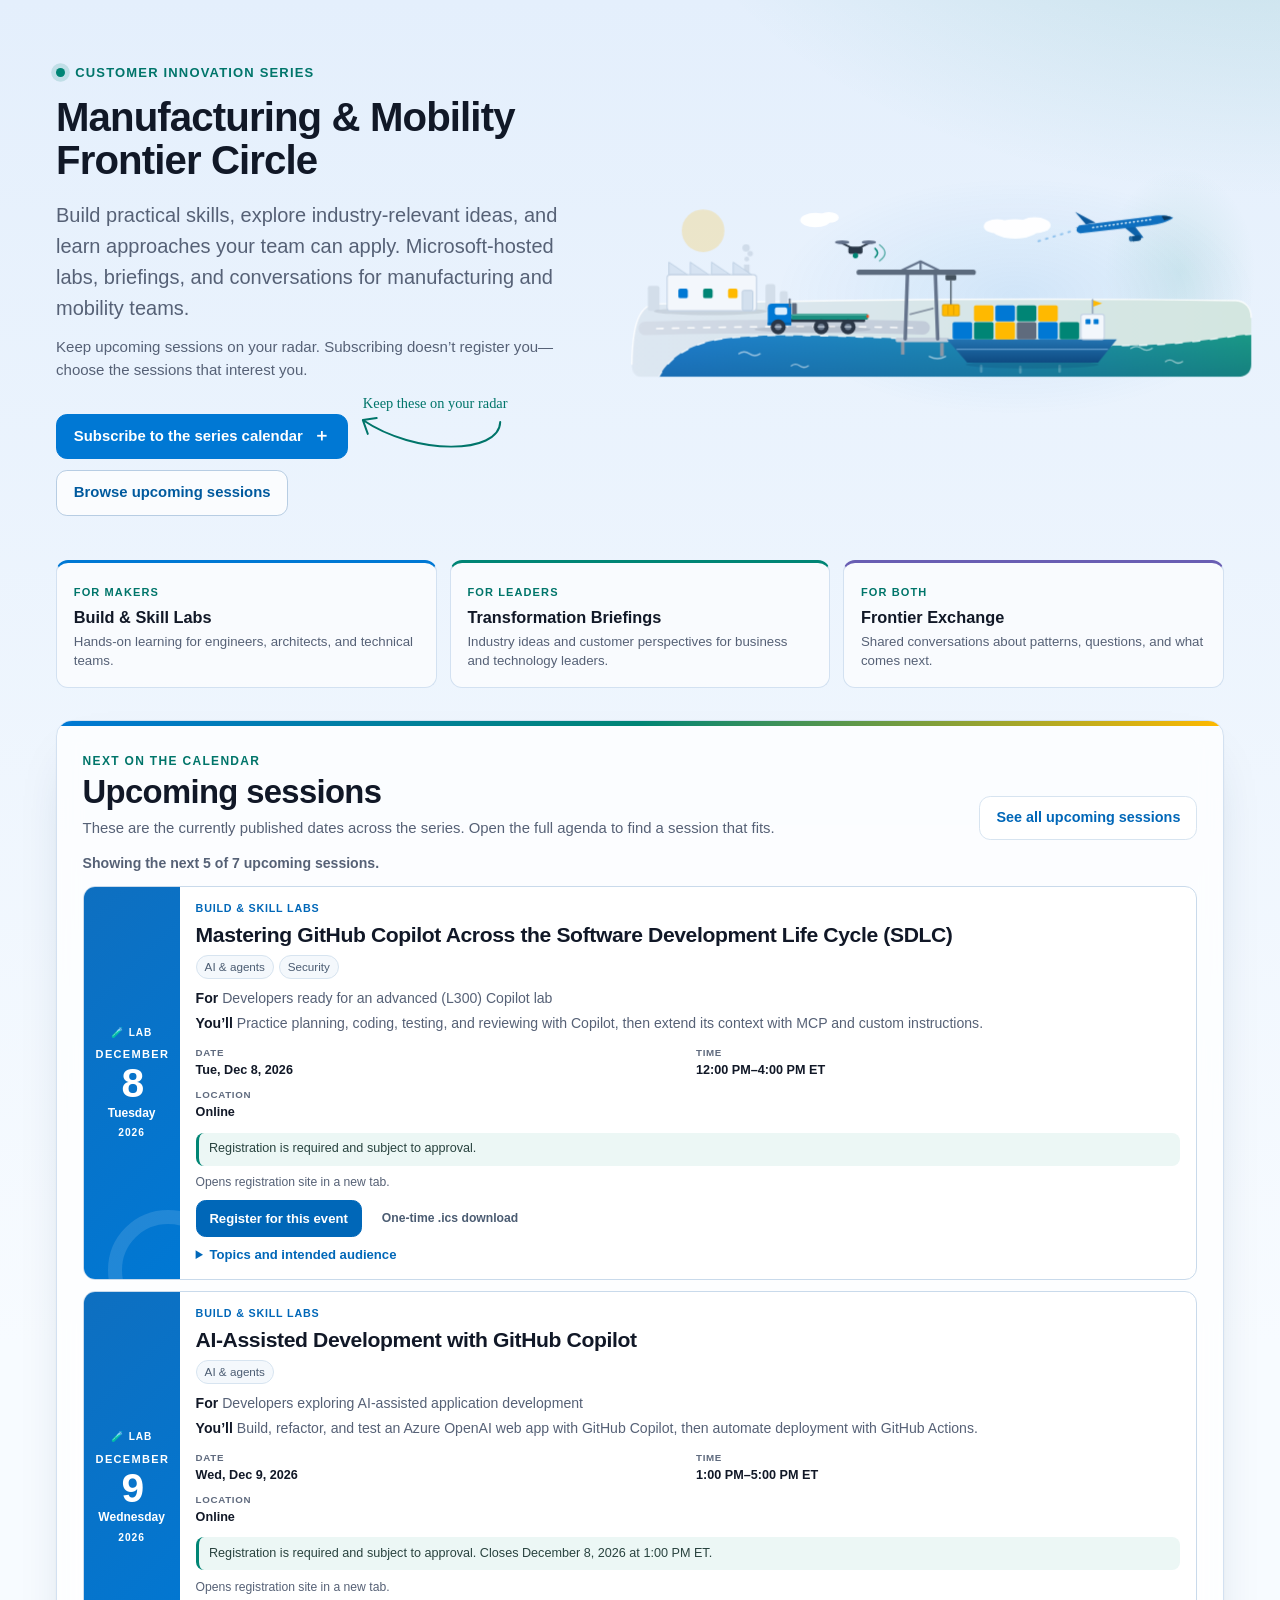
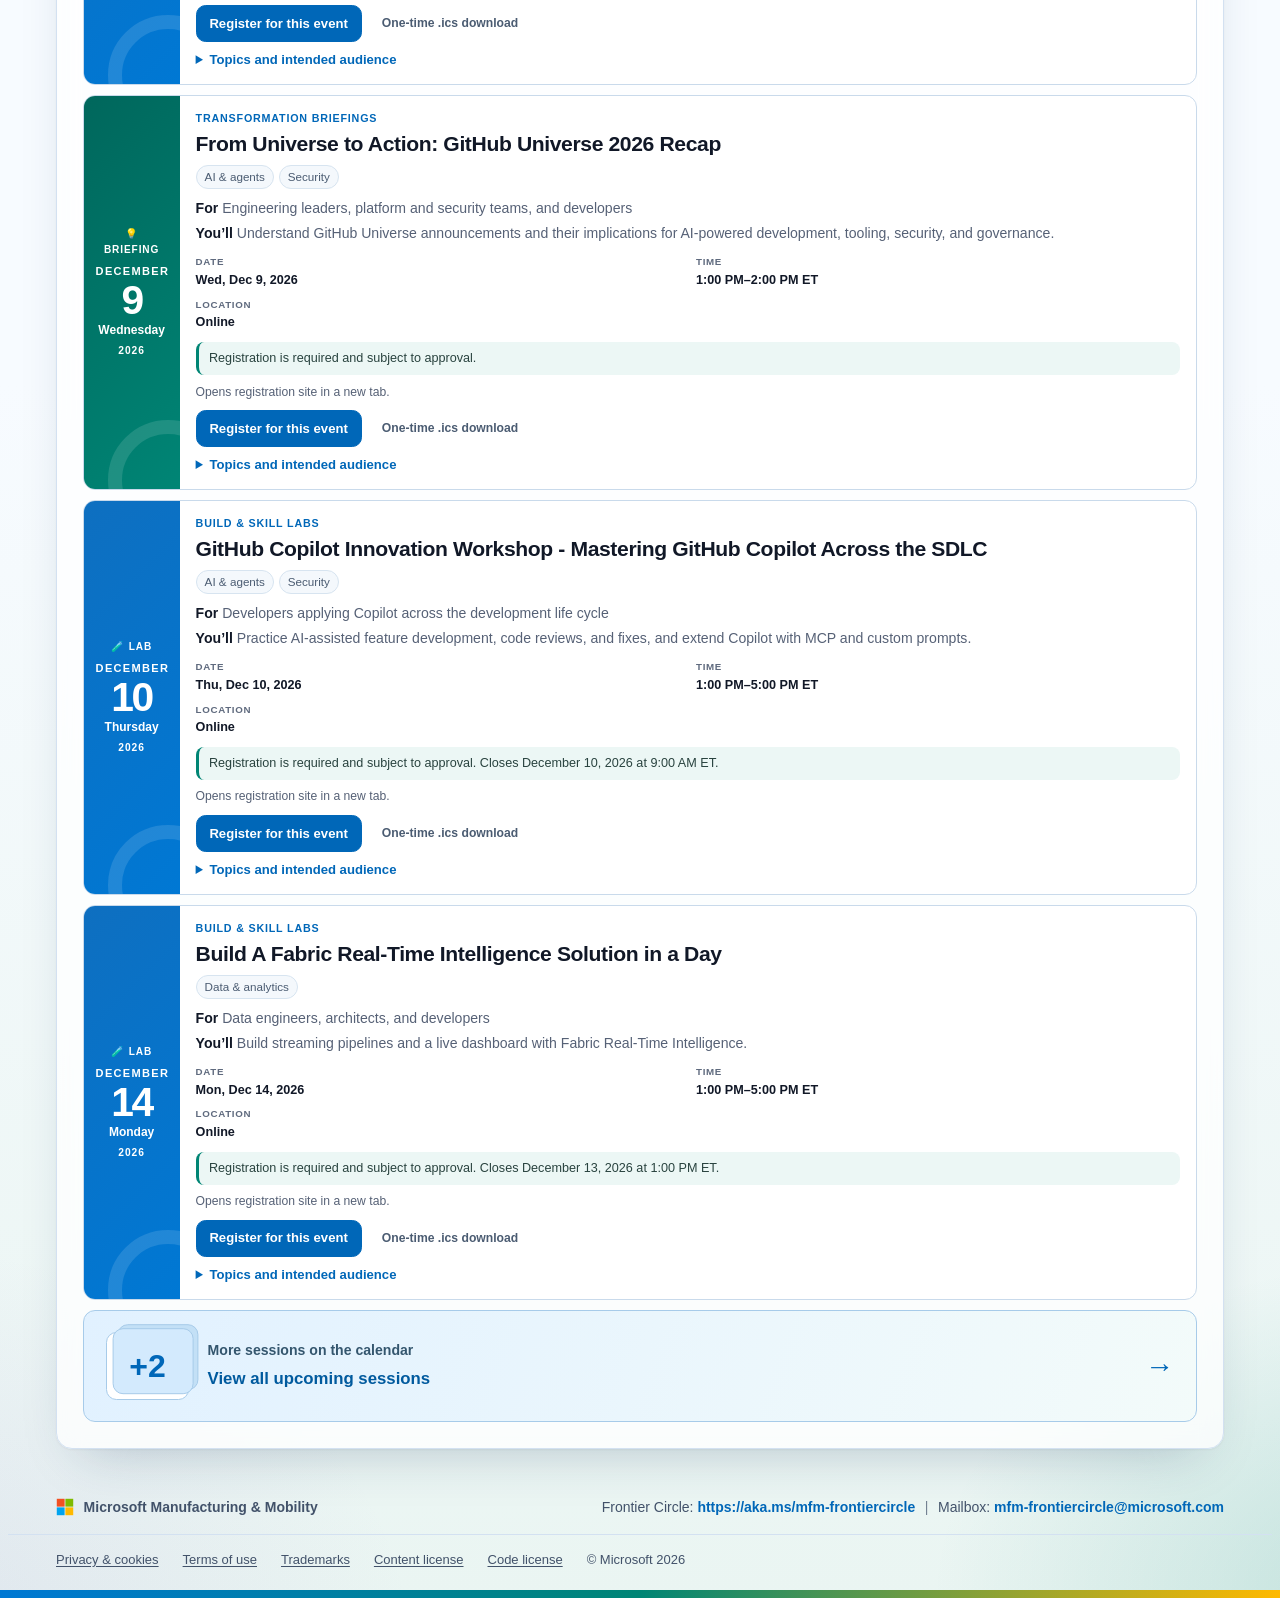
==== commit a7749f6e: "Show more upcoming sessions on the homepage Co-authored-by: Copilot App <223556219+Copilot@users.nor" ====
--- a/index.html
+++ b/index.html
@@ -1423,7 +1423,9 @@
           <details class="hero-subscribe" id="subscribe">
             <summary data-clarity-event="series_subscribe_options_open">Subscribe to the series calendar</summary>
             <div class="hero-subscribe__options">
-              <a class="hero-subscribe__outlook" href="https://outlook.office.com/calendar/addfromweb/?url=https%3A%2F%2Fmicrosoft.github.io%2Fmfm-frontiercircle%2Fcalendar.ics&amp;name=MfM%20Frontier%20Circle" target="_blank" rel="noopener" data-clarity-event="outlook_subscribe_click">Add the series in Outlook<span class="sr-only"> (opens in a new tab)</span></a>
+              <a class="hero-subscribe__outlook" href="https://outlook.office.com/calendar/addfromweb/?url=https%3A%2F%2Fmicrosoft.github.io%2Fmfm-frontiercircle%2Fcalendar.ics&amp;name=MfM%20Frontier%20Circle" target="_blank" rel="noopener" data-clarity-event="outlook_subscribe_click">Subscribe in Outlook<span class="sr-only"> (opens in a new tab)</span></a>
+              <p>Opens Outlook to add a separate calendar that keeps upcoming sessions and schedule changes up to date&mdash;not a one-time event import.</p>
+              <p>Sessions appear as <strong>Free</strong>, so they don&rsquo;t block your time. You still register separately for each session you want to attend.</p>
               <p>For Google or Apple Calendar, copy the series feed address and add it as a calendar subscription.</p>
               <div class="hero-subscribe__feed">
                 <code id="hero-ics-url">https://microsoft.github.io/mfm-frontiercircle/calendar.ics</code>
@@ -1676,7 +1678,7 @@
         </header>
 
         <p class="events__status" id="events-status" role="status" aria-live="polite">Loading upcoming events&hellip;</p>
-        <div class="event-board" id="event-board" data-event-mode="preview" data-limit="3"></div>
+        <div class="event-board" id="event-board" data-event-mode="preview" data-limit="5"></div>
 
         <noscript>
           <p class="events__empty">JavaScript is required to display event details here. You can still <a href="calendar.ics">open the public calendar feed</a>.</p>
--- a/events-ui.css
+++ b/events-ui.css
@@ -341,6 +341,53 @@
 .events__intro { margin-top: 0.35rem; font-size: 0.93rem; }
 .events__status { margin-top: 0.8rem; font-size: 0.88rem; }
 .event-board { gap: 0.65rem; margin-top: 0.7rem; }
+
+.events-more {
+  display: flex;
+  align-items: center;
+  gap: 1.15rem;
+  min-height: 7rem;
+  padding: 1.1rem 1.4rem;
+  border: 1px solid #a7cbe9;
+  border-radius: 0.75rem;
+  background: linear-gradient(110deg, #e1f1ff, #f3fbfa);
+  color: #12345a;
+  text-decoration: none;
+}
+
+.events-more:hover { border-color: #0067b8; background: #e6f4ff; }
+.events-more:focus-visible { outline: 3px solid #0067b8; outline-offset: 3px; }
+.events-more__count {
+  position: relative;
+  isolation: isolate;
+  display: grid;
+  flex: 0 0 5.2rem;
+  min-height: 4.2rem;
+  place-items: center;
+  border: 1px solid #a7cbe9;
+  border-radius: 0.65rem;
+  background: #fff;
+  color: #0067b8;
+  font-size: 2rem;
+  font-weight: 900;
+  line-height: 1;
+}
+.events-more__count::before,
+.events-more__count::after {
+  position: absolute;
+  z-index: -1;
+  inset: 0;
+  border: 1px solid #a7cbe9;
+  border-radius: inherit;
+  background: #d3eafd;
+  content: "";
+}
+.events-more__count::before { transform: translate(0.35rem, -0.3rem); }
+.events-more__count::after { transform: translate(0.65rem, -0.55rem); z-index: -2; background: #c3e0f6; }
+.events-more__text { display: grid; gap: 0.25rem; }
+.events-more__label { color: #34566e; font-size: 0.88rem; font-weight: 700; }
+.events-more__action { color: #005a9e; font-size: 1.05rem; font-weight: 800; }
+.events-more__arrow { margin-left: auto; color: #0067b8; font-size: 1.8rem; line-height: 1; }
 
 .event-card {
   grid-template-columns: 6rem minmax(0, 1fr);
